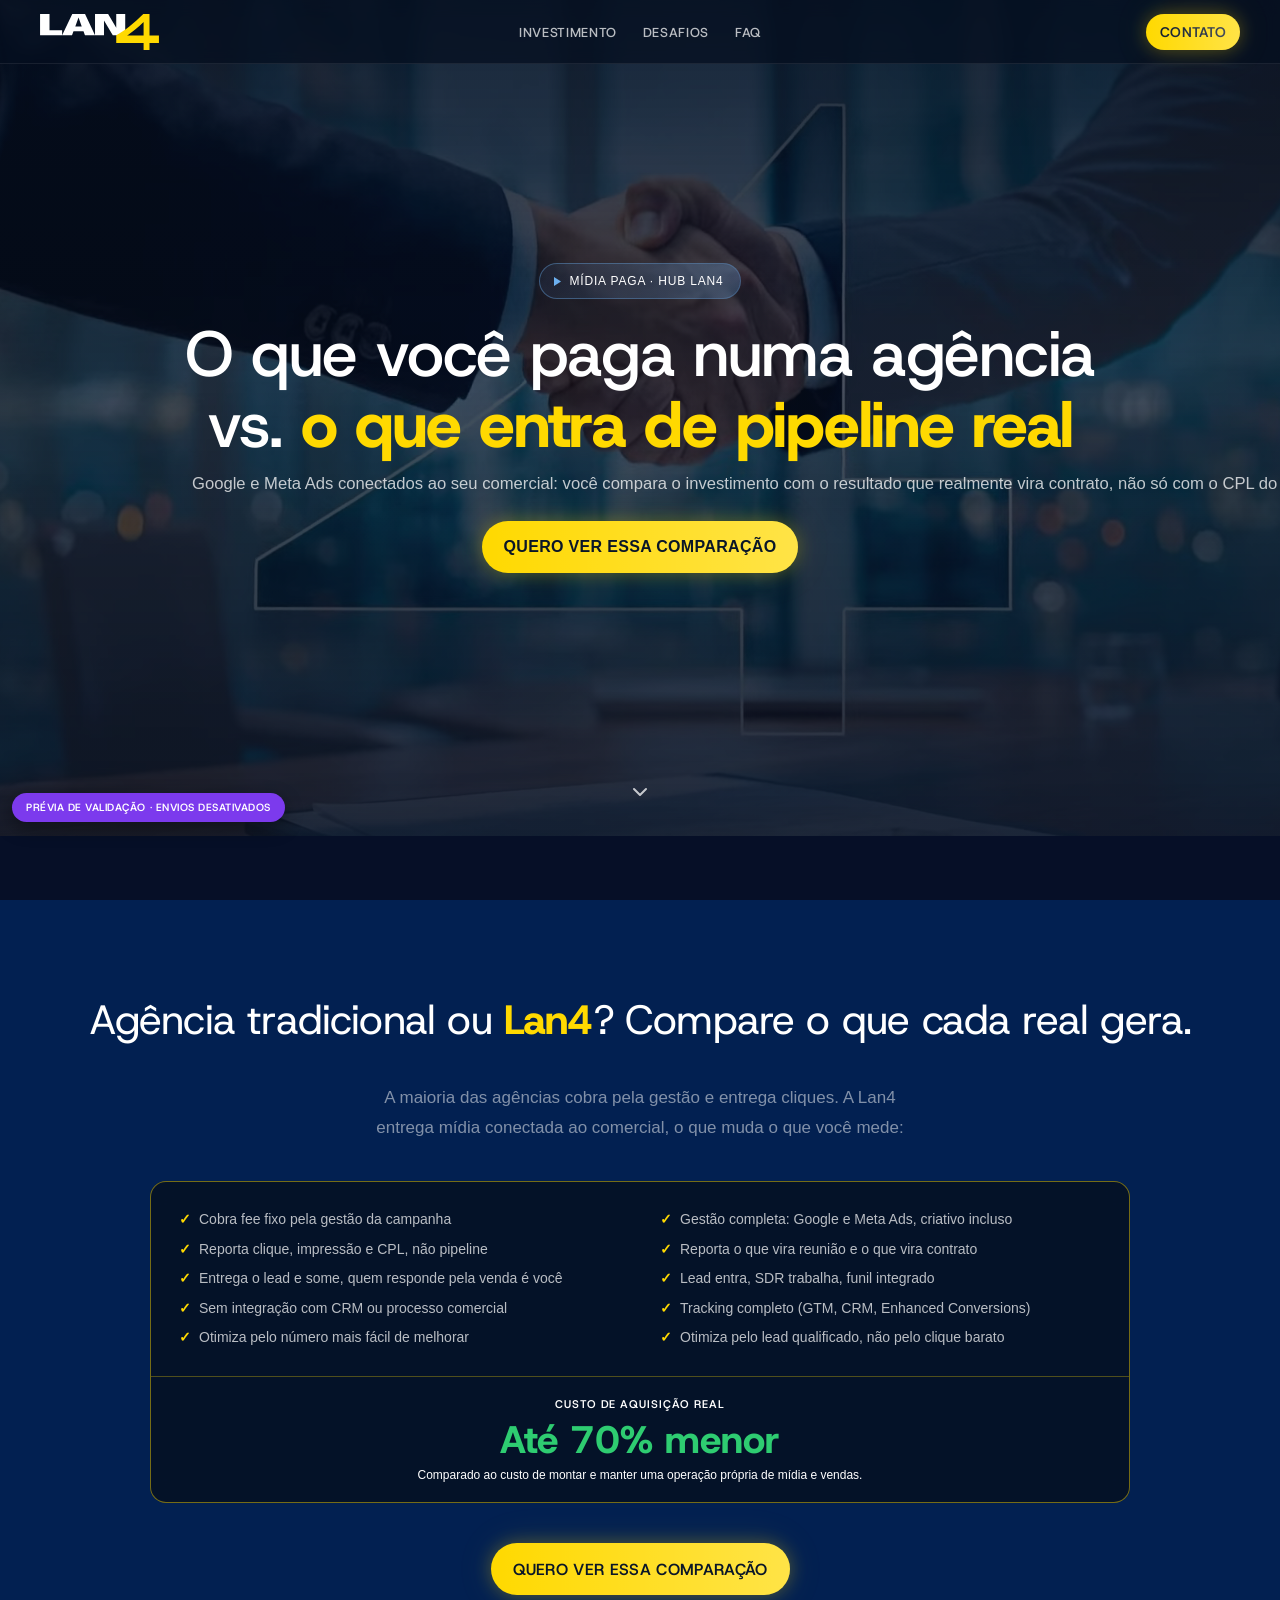
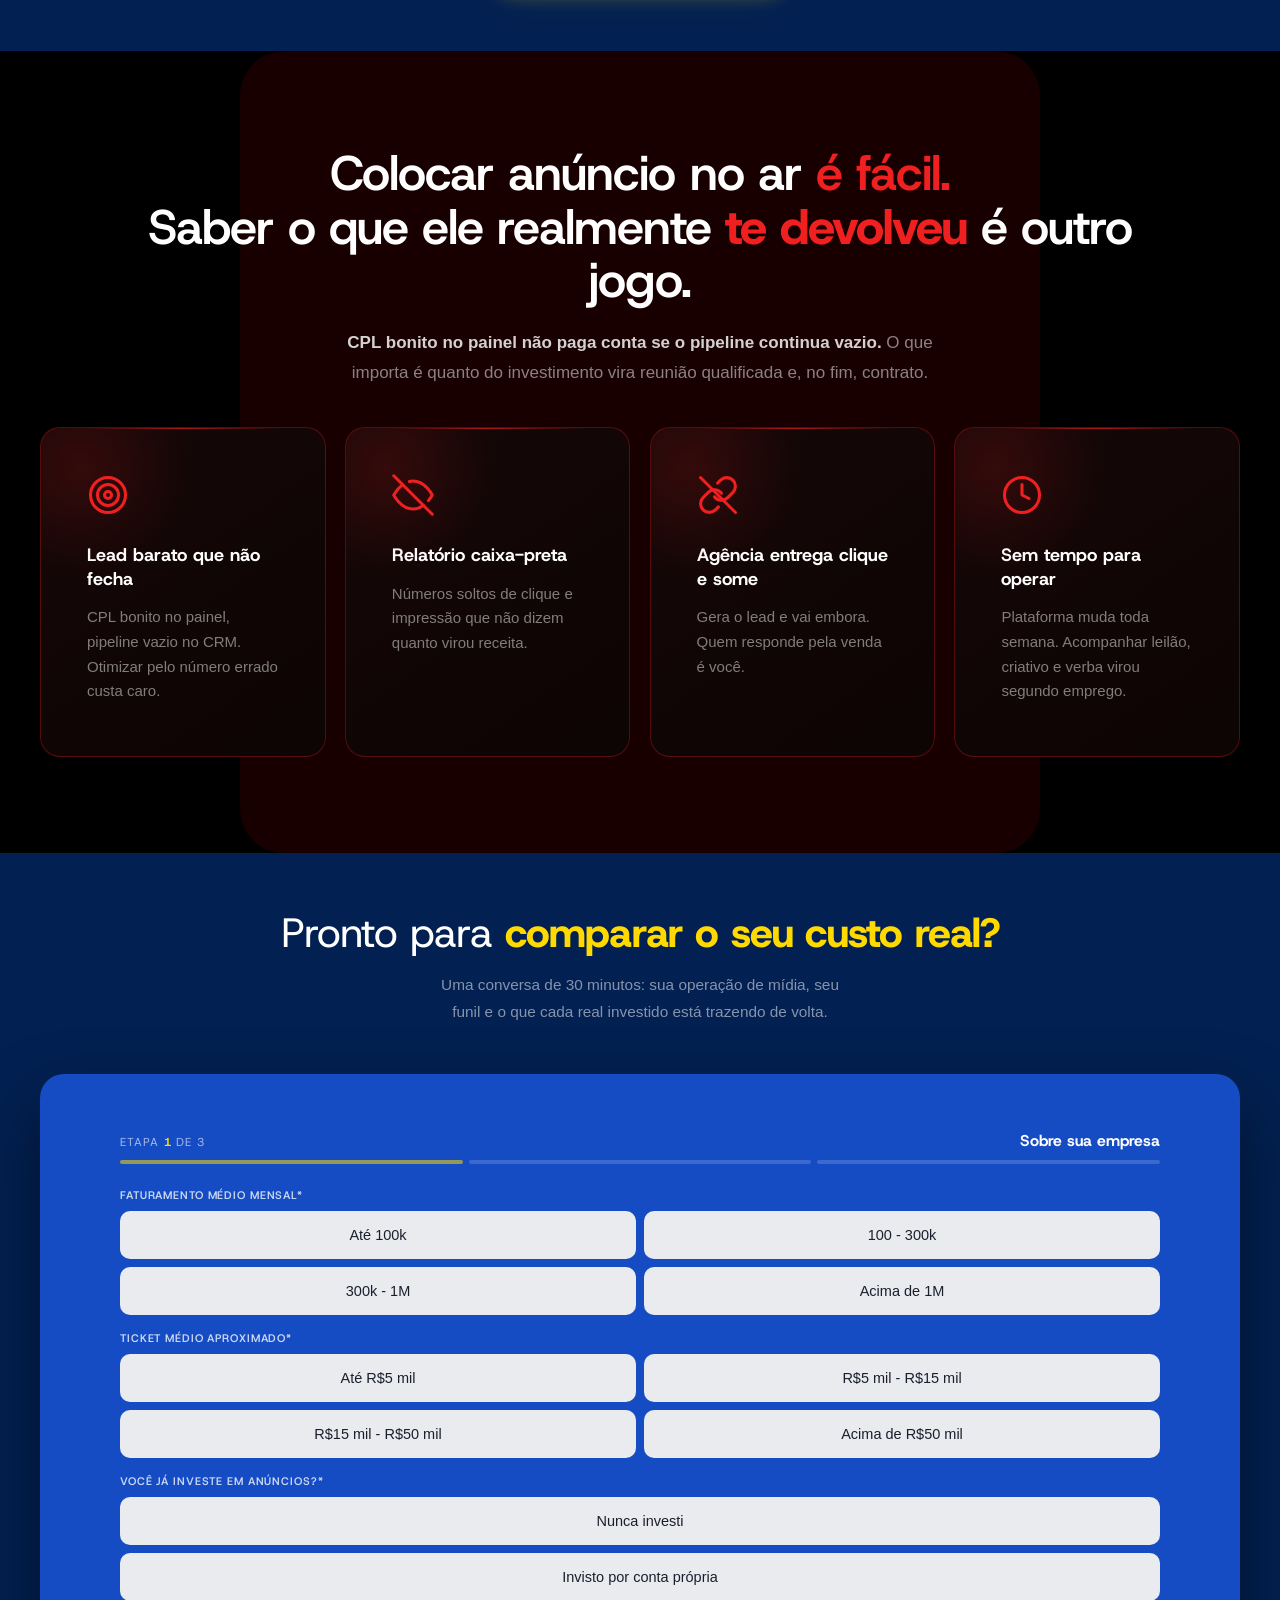
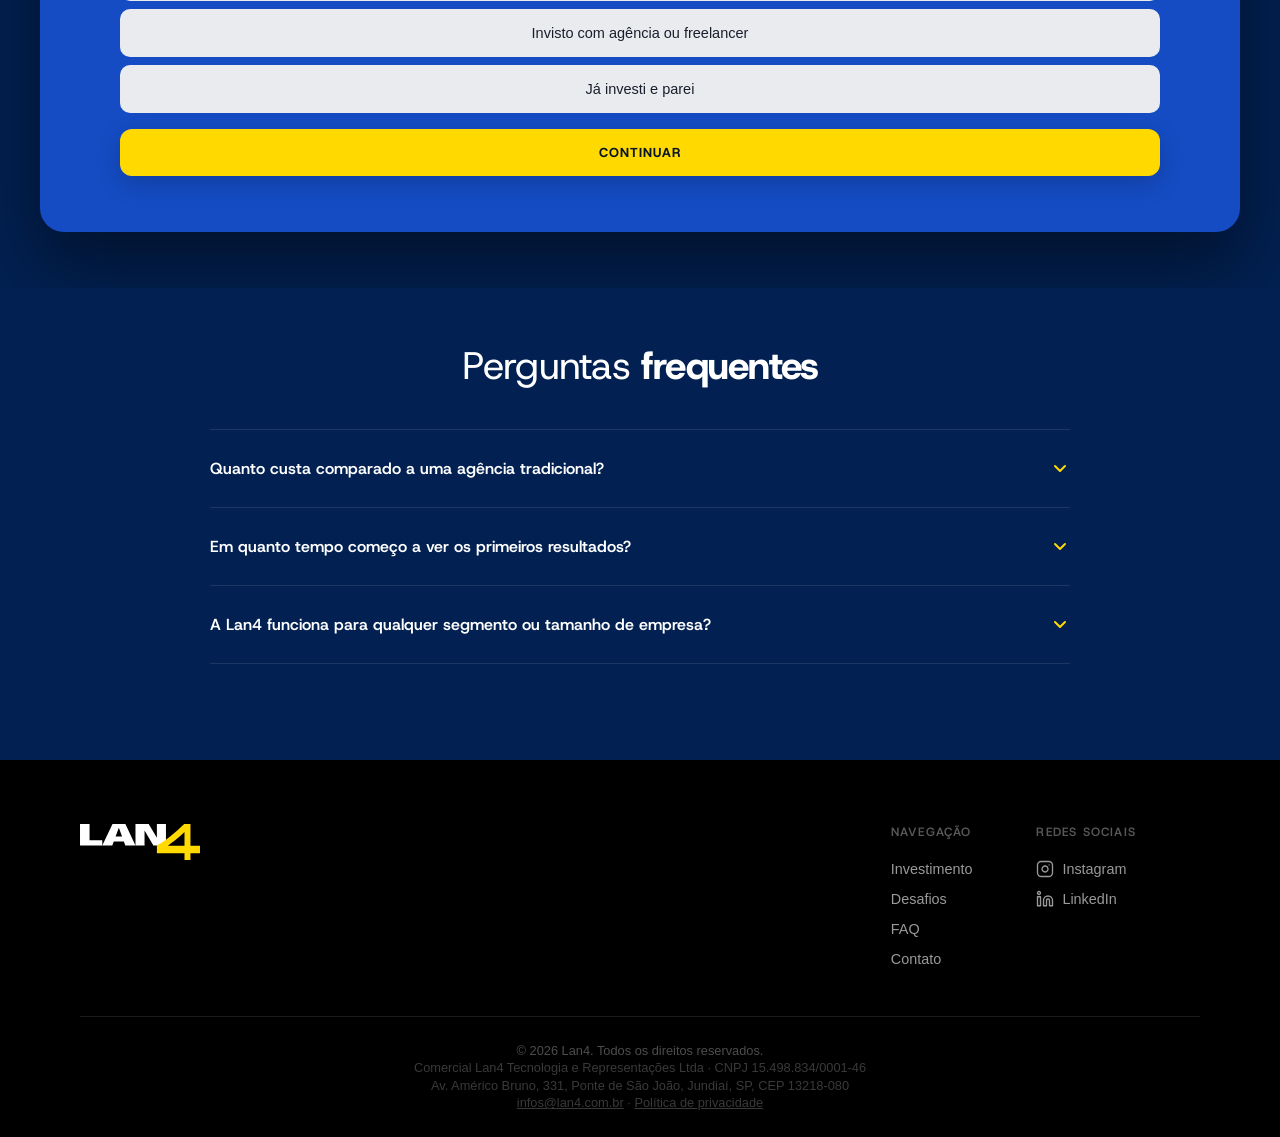
==== s/midia-paga/index.html @ f1dac4c0 "Home e LP Mídia Paga - Versão B (teste A/B): 1 promessa, 1 CTA, bloco de comparação de custo reintro" ====
<!DOCTYPE html>
<html lang="pt-BR" data-domain="marketing" data-theme="dark">
<head>
  <meta charset="UTF-8" />
  <meta name="viewport" content="width=device-width, initial-scale=1.0, maximum-scale=5" />

  <!-- Modo prévia: fora de lan4.com.br (ex.: GitHub Pages) o GTM não carrega
       e o main.js não envia conversões ao RD — nenhum teste polui GA4/Ads/RD. -->
  <script>window.LAN4_PREVIEW = !/(^|\.)lan4\.com\.br$/.test(location.hostname);
  if (window.LAN4_PREVIEW) { var m = document.createElement('meta'); m.name = 'robots'; m.content = 'noindex,nofollow'; document.head.appendChild(m); }</script>

  <!-- Google Tag Manager -->
  <script>if (!window.LAN4_PREVIEW) (function(w,d,s,l,i){w[l]=w[l]||[];w[l].push({'gtm.start':
  new Date().getTime(),event:'gtm.js'});var f=d.getElementsByTagName(s)[0],
  j=d.createElement(s),dl=l!='dataLayer'?'&l='+l:'';j.async=true;j.src=
  'https://www.googletagmanager.com/gtm.js?id='+i+dl;f.parentNode.insertBefore(j,f);
  })(window,document,'script','dataLayer','GTM-KK94LW4M');</script>
  <!-- End Google Tag Manager -->

  <title>Mídia Paga (Variante B) — Quanto entra de pipeline pra cada real investido | LAN4</title>
  <meta name="description" content="Teste A/B: ângulo de comparação de custo/resultado para a LP de Mídia Paga. Não indexar, variante de teste.">
  <meta name="robots" content="noindex,nofollow">
  <!-- Serviço desta página: alimenta cf_servico_de_interesse no RD mesmo sem UTM -->
  <script>window.LAN4_SERVICO_PAGINA = 'Mídia Paga';</script>

  <link rel="icon" type="image/svg+xml" href="../../img/4.svg" />

  <link rel="preconnect" href="https://fonts.googleapis.com" />
  <link rel="preconnect" href="https://fonts.gstatic.com" crossorigin />
  <link href="https://fonts.googleapis.com/css2?family=Host+Grotesk:ital,wght@0,300..800;1,300..800&family=Inter:wght@400;500;600&family=JetBrains+Mono:wght@400;500&display=swap" rel="stylesheet" />

  <link rel="stylesheet" href="../../css/tokens.css" />
  <link rel="stylesheet" href="../../css/components.css" />
  <link rel="stylesheet" href="../../css/variant-b.css" />

  <!-- Schema.org — Organization -->
  <script type="application/ld+json">
  {
    "@context": "https://schema.org",
    "@type": "Organization",
    "@id": "https://lan4.com.br/#organization",
    "name": "LAN4",
    "legalName": "Comercial Lan4 Tecnologia e Representações Ltda",
    "url": "https://lan4.com.br/",
    "logo": "https://lan4.com.br/img/4.svg",
    "description": "Hub de crescimento de receita para empresas B2B: time de vendas dedicado (SDRs e closers), geração de demanda, dados e camada estratégica num único ecossistema.",
    "taxID": "15.498.834/0001-46",
    "email": "infos@lan4.com.br",
    "foundingDate": "2012-03-21",
    "address": {
      "@type": "PostalAddress",
      "streetAddress": "Av. Américo Bruno, 331",
      "addressLocality": "Jundiaí",
      "addressRegion": "SP",
      "postalCode": "13218-080",
      "addressCountry": "BR"
    },
    "areaServed": "BR",
    "sameAs": [
      "https://www.instagram.com/lan4br/",
      "https://www.linkedin.com/company/lan4sales/"
    ],
    "knowsAbout": [
      "terceirização de vendas B2B",
      "geração de demanda B2B",
      "SDR terceirizado",
      "receita previsível",
      "agentes de IA para vendas"
    ]
  }
  </script>

  <!-- Schema.org — FAQPage -->
  <script type="application/ld+json">
  {
    "@context": "https://schema.org",
    "@type": "FAQPage",
    "mainEntity": [
      {
        "@type": "Question",
        "name": "Quanto custa comparado a uma agência tradicional?",
        "acceptedAnswer": {
          "@type": "Answer",
          "text": "Uma agência cobra pela gestão da mídia e entrega cliques. A Lan4 entrega mídia paga já conectada ao comercial: o lead vira reunião, a reunião vira contrato, e você acompanha o pipeline gerado, não só o CPL."
        }
      },
      {
        "@type": "Question",
        "name": "Em quanto tempo começo a ver os primeiros resultados?",
        "acceptedAnswer": {
          "@type": "Answer",
          "text": "O onboarding leva em média duas semanas. A partir da terceira semana já há campanhas ativas rodando com otimização. Resultados concretos de pipeline aparecem entre 30 e 60 dias."
        }
      },
      {
        "@type": "Question",
        "name": "A Lan4 funciona para qualquer segmento ou tamanho de empresa?",
        "acceptedAnswer": {
          "@type": "Answer",
          "text": "Focamos em empresas B2B que já validaram o produto mas precisam escalar a aquisição. Atendemos SaaS, consultorias, serviços empresariais, indústria e varejo B2B."
        }
      }
    ]
  }
  </script>

  <style>
    .lf-consent{display:flex;gap:.55rem;align-items:flex-start;margin:.9rem 0 .2rem;font-size:.8rem;line-height:1.45;opacity:.85;cursor:pointer}
    .lf-consent input{margin-top:.2rem;flex:none;accent-color:#FFD900}
    .lf-consent a{color:#FFD900;text-decoration:underline}
    .footer-bottom p{margin:.15rem 0}
    .footer-legal{font-size:.8rem;opacity:.75}
    .footer-legal a{color:inherit;text-decoration:underline}
    .lf-wrap{scroll-margin-top:90px}
    .lf-step{display:none;border:0;padding:0;margin:0;min-width:0}
    .lf-step.is-active{display:block;animation:lfStepIn .28s ease}
    @keyframes lfStepIn{from{opacity:0;transform:translateX(14px)}to{opacity:1;transform:none}}
    @media (prefers-reduced-motion:reduce){.lf-step.is-active{animation:none}}
    .lf-progress{margin-bottom:1.5rem}
    .lf-progress-meta{display:flex;justify-content:space-between;align-items:baseline;gap:1rem;margin-bottom:.6rem;font-family:'Host Grotesk',sans-serif}
    .lf-progress-count{font-size:.72rem;letter-spacing:.08em;text-transform:uppercase;color:rgba(255,255,255,.6);white-space:nowrap}
    .lf-progress-count b{color:#FFD900}
    .lf-progress-title{font-size:.98rem;font-weight:700;color:#fff;text-align:right}
    .lf-progress-track{display:flex;gap:6px}
    .lf-progress-seg{flex:1;height:4px;border-radius:99px;background:rgba(255,255,255,.16);transition:background .3s ease}
    .lf-progress-seg.is-active{background:rgba(255,217,0,.55)}
    .lf-progress-seg.is-done{background:#FFD900}
    .lf-label{display:block;font-family:'Host Grotesk',sans-serif;font-size:11px;font-weight:600;letter-spacing:.08em;text-transform:uppercase;color:rgba(255,255,255,.78);margin-bottom:9px}
    .lf-options{display:grid;gap:8px}
    .lf-options--2col{grid-template-columns:1fr 1fr}
    @media (max-width:380px){.lf-options--2col{grid-template-columns:1fr}}
    .lf-opt{position:relative;display:block;cursor:pointer;margin-bottom:0}
    .lf-opt input{position:absolute;opacity:0;pointer-events:none}
    .lf-group label.lf-opt{text-transform:none;letter-spacing:normal;font-family:'CreatoDisplay',sans-serif;font-size:14.5px;font-weight:400;color:inherit;margin-bottom:0}
    .lf-opt span{display:flex;align-items:center;justify-content:center;text-align:center;min-height:48px;padding:10px 12px;border-radius:10px;background:#E9EBEF;color:#1a1f2c;font-size:14.5px;line-height:1.25;border:1.5px solid transparent;transition:border-color .15s ease,background .15s ease,box-shadow .15s ease}
    .lf-opt input:checked+span{background:#FFD900;border-color:#FFD900;color:#0a1628;box-shadow:0 4px 14px rgba(255,217,0,.35);font-weight:700}
    .lf-opt input:checked+span::before{content:'✓';font-weight:800;margin-right:8px}
    .lf-opt input:focus-visible+span{border-color:#154CC4}
    .lf-nav{display:flex;gap:10px;align-items:stretch;margin-top:.4rem}
    .lf-nav .lf-btn{flex:1;margin-top:0}
    .lf-back{flex:none;background:none;border:1px solid rgba(255,255,255,.25);color:rgba(255,255,255,.85);border-radius:12px;padding:14px 18px;font-family:'Host Grotesk',sans-serif;font-size:12px;font-weight:700;letter-spacing:.06em;text-transform:uppercase;cursor:pointer;transition:border-color .15s ease}
    .lf-back:hover{border-color:rgba(255,255,255,.5)}
    .lf-step-msg{display:none;margin:0 0 .8rem;padding:11px 14px;border-radius:10px;font-size:13.5px;line-height:1.5;background:rgba(240,32,32,.1);border:1px solid rgba(240,32,32,.28);color:#f07070}
    .lf-step-hint{margin:0 0 1.1rem;font-size:.92rem;line-height:1.5;color:rgba(255,255,255,.75)}
    .lf-field-hint{display:block;margin-top:6px;font-size:.74rem;line-height:1.4;color:rgba(255,255,255,.55)}
    form.is-sent .lf-step,form.is-sent .lf-progress{display:none}
    .lan4-preview-badge{position:fixed;bottom:78px;left:12px;z-index:999;background:#7c3aed;color:#fff;border-radius:999px;font:600 10.5px/1.4 'Host Grotesk',sans-serif;letter-spacing:.05em;text-transform:uppercase;padding:7px 14px;box-shadow:0 6px 18px rgba(0,0,0,.4);pointer-events:none}
    .sticky-cta{position:fixed;left:0;right:0;bottom:0;z-index:80;display:none;align-items:center;justify-content:space-between;gap:.8rem;padding:.65rem 1rem;padding-bottom:calc(.65rem + env(safe-area-inset-bottom));background:rgba(7,14,29,.96);backdrop-filter:blur(8px);-webkit-backdrop-filter:blur(8px);border-top:1px solid rgba(255,217,0,.35);transform:translateY(110%);transition:transform .3s ease}
    .sticky-cta.is-visible{transform:translateY(0)}
    .sticky-cta-text{font-size:.78rem;line-height:1.3;color:#fff;opacity:.92}
    .sticky-cta-text strong{color:#FFD900;display:block;font-size:.88rem}
    .sticky-cta-btn{flex:none;background:#FFD900;color:#0A1428;font-weight:700;font-size:.88rem;padding:.7rem 1.15rem;border-radius:999px;text-decoration:none;white-space:nowrap}
    @media (max-width:768px){.sticky-cta{display:flex}}
  </style>
</head>

<body>

  <!-- Google Tag Manager (noscript) -->
  <noscript><iframe src="https://www.googletagmanager.com/ns.html?id=GTM-KK94LW4M"
  height="0" width="0" style="display:none;visibility:hidden"></iframe></noscript>
  <!-- End Google Tag Manager (noscript) -->

  <!-- ════════════════════════════════════════════════
       NAVBAR / HEADER
  ════════════════════════════════════════════════ -->
  <header class="header" role="banner">
    <div class="container">
      <div class="header-inner">

        <a class="logo-link" href="#" aria-label="LAN4">
          <span class="logo-svg-wrap">
            <svg class="logo-svg" xmlns="http://www.w3.org/2000/svg" viewBox="0 0 824.39 249.66" aria-hidden="true" focusable="false">
              <g class="logo-lan">
                <path d="M65.49,0v112.53h87.52v35.51H0V0h65.49Z"/>
                <path d="M153.01,148.03L223.31,0h88.61l69.21,148.03h-69.91l-10.09-28h-69.29l-10.32,28h-68.51ZM288.95,86.28l-22.11-61.23-22.5,61.23h44.62Z"/>
                <path d="M590.55,148.03h-86.2l-60.99-103.31v103.31h-62.23V0h90.86l56.33,94.88V0h62.23v148.03Z"/>
              </g>
              <g class="logo-icon">
                <path d="M528.32,147.7c26.95-14.09,57.22-34.45,90.82-61.08,33.59-26.63,65.8-55.51,96.64-86.63h43.24v148.87s65.37,0,65.37,0v52.15h-65.37s0,48.64,0,48.64h-41.03v-48.64s-189.67,0-189.67,0v-53.32ZM657.55,108.69c-21.52,17.34-39.59,30.73-54.21,40.18h114.65s0-93.83,0-93.83c-18.77,18.42-38.92,36.3-60.44,53.65Z"/>
              </g>
            </svg>
          </span>
        </a>

        <nav class="nav-center" aria-label="primary">
          <ul class="nav-links">
            <li><a class="nav-link" href="#comparativo">Investimento</a></li>
            <li><a class="nav-link" href="#o-que-resolvemos">Desafios</a></li>
            <li><a class="nav-link" href="#faq">FAQ</a></li>
          </ul>
        </nav>

        <div class="nav-ctas">
          <a class="btn btn-sm btn-solid btn-contato" href="#contato" data-cta="nav-contato" data-cta-location="navbar">Contato</a>
        </div>

        <button class="menu-toggle" aria-label="Abrir menu" aria-expanded="false">
          <span class="menu-toggle-bars">
            <span></span>
            <span></span>
            <span></span>
          </span>
        </button>

      </div>
    </div>
  </header>

  <div class="mobile-panel" id="mobilePanel">
    <nav class="mobile-panel-nav">
      <ul class="mobile-panel-links">
        <li><a class="mobile-panel-link" href="#comparativo">Investimento</a></li>
        <li><a class="mobile-panel-link" href="#o-que-resolvemos">Desafios</a></li>
        <li><a class="mobile-panel-link" href="#faq">FAQ</a></li>
      </ul>
      <div class="mobile-panel-cta">
        <a class="btn btn-lg btn-solid" href="#contato" data-cta="menu-mobile-contato" data-cta-location="menu-mobile">Contato</a>
      </div>
    </nav>
  </div>

<!-- ════════════════════════════════════════════════
     MAIN / HERO — ângulo de comparação de custo/resultado
════════════════════════════════════════════════ -->
  <main>
    <div class="hero-pin">
      <div class="hero">
        <section class="hero-top">
          <video class="hero-video-bg is-active" autoplay muted loop playsinline preload="auto" aria-hidden="true">
            <source src="../../video/Site%20video%20fundo%20lan4.webm" type="video/webm">
          </video>
          <div class="hero-video-overlay" aria-hidden="true"></div>
          <div class="container">

            <div class="hero-content">

              <div class="hero-badge">
                <div class="hero-badge-inner">
                  <span class="badge-icon" aria-hidden="true">
                    <svg width="7" height="9" viewBox="0 0 7 9" fill="currentColor"><path d="M0 0L7 4.5L0 9Z"/></svg>
                  </span>
                  <p class="badge-text">Mídia Paga · Hub LAN4</p>
                </div>
              </div>

              <h1 class="hero-h1 f-marketing-display-xl">
                O que você paga numa agência vs. <span class="destaque-h1">o que entra de pipeline real</span>
              </h1>

              <p class="hero-h2">Google e Meta Ads conectados ao seu comercial: você compara o investimento com o resultado que realmente vira contrato, não só com o CPL do relatório.</p>

              <div class="hero-ctas">
                <a class="btn btn-lg btn-solid" href="#contato" data-cta="hero-diagnostico-midia" data-cta-location="hero" data-pointer-glow>
                  <span class="label" style="text-transform:uppercase">Quero ver essa comparação</span>
                  <div class="pointer-glow" aria-hidden="true"></div>
                </a>
              </div>
            </div>

          </div><!-- /.container -->

          <a class="hero-scroll-indicator" href="#comparativo" aria-label="Rolar para baixo">
            <svg width="24" height="24" viewBox="0 0 24 24" fill="none" stroke="currentColor" stroke-width="2" stroke-linecap="round" stroke-linejoin="round"><polyline points="6 9 12 15 18 9"/></svg>
          </a>
        </section>
      </div><!-- /.hero -->
    </div><!-- /.hero-pin -->

    <!-- ════════════════════════════════════════════════
         COMPARATIVO DE CUSTO/RESULTADO — âncora do ângulo desta variante
    ════════════════════════════════════════════════ -->
    <section class="compare-section" id="comparativo">
      <div class="container">

        <h2 class="compare-title reveal">Agência tradicional ou <strong>Lan4</strong>? Compare o que cada real gera.</h2>
        <p class="problems-sub reveal" style="max-width:640px;margin:0 auto 2.4rem;text-align:center">A maioria das agências cobra pela gestão e entrega cliques. A Lan4 entrega mídia conectada ao comercial, o que muda o que você mede:</p>

        <div class="compare-single reveal" style="--reveal-delay:.12s">
          <div class="compare-card compare-card--engine">
            <div class="compare-card-body">
              <div class="compare-list-cols">
                <ul class="compare-list compare-list--checks" aria-label="Agência tradicional">
                  <li>Cobra fee fixo pela gestão da campanha</li>
                  <li>Reporta clique, impressão e CPL, não pipeline</li>
                  <li>Entrega o lead e some, quem responde pela venda é você</li>
                  <li>Sem integração com CRM ou processo comercial</li>
                  <li>Otimiza pelo número mais fácil de melhorar</li>
                </ul>
                <ul class="compare-list compare-list--checks" aria-label="Mídia Paga Lan4">
                  <li>Gestão completa: Google e Meta Ads, criativo incluso</li>
                  <li>Reporta o que vira reunião e o que vira contrato</li>
                  <li>Lead entra, SDR trabalha, funil integrado</li>
                  <li>Tracking completo (GTM, CRM, Enhanced Conversions)</li>
                  <li>Otimiza pelo lead qualificado, não pelo clique barato</li>
                </ul>
              </div>
            </div>
            <div class="compare-card-footer compare-card-footer--engine">
              <p class="compare-footer-label">Custo de aquisição real</p>
              <p class="compare-footer-value compare-footer-value--green">Até 70% menor</p>
              <p class="compare-footer-sub">Comparado ao custo de montar e manter uma operação própria de mídia e vendas.</p>
            </div>
          </div>
        </div><!-- /.compare-single -->

        <div class="compare-cta reveal" style="--reveal-delay:.22s">
          <a class="btn btn-lg btn-solid btn-contato" href="#contato" data-cta="quero-entender-metodo" data-cta-location="comparativo-midia" data-pointer-glow>
            <span class="label">Quero ver essa comparação</span>
            <div class="pointer-glow" aria-hidden="true"></div>
          </a>
        </div>

      </div>
    </section>

    <!-- ════════════════════════════════════════════════
         O QUE RESOLVEMOS — dores mais fortes (sem carrossel infinito)
    ════════════════════════════════════════════════ -->
    <section class="problems-section" id="o-que-resolvemos">

      <div class="problems-section-bg" aria-hidden="true"></div>

      <div class="container">
        <header class="problems-header reveal">
          <h2 class="problems-title">
            Colocar anúncio no ar <span class="prob-accent">é fácil.</span><br>
            Saber o que ele realmente <span class="prob-accent prob-heavy">te devolveu</span> é outro jogo.
          </h2>
          <p class="problems-sub">
            <strong>CPL bonito no painel não paga conta se o pipeline continua vazio.</strong>
            O que importa é quanto do investimento vira reunião qualificada e, no fim, contrato.
          </p>
        </header>

        <div class="problems-grid reveal" style="--reveal-delay:.18s;display:grid;grid-template-columns:repeat(auto-fit,minmax(240px,1fr));gap:1.2rem;margin-top:2.4rem">

          <article class="prob-card">
            <span class="prob-card-icon">
              <svg viewBox="0 0 24 24" fill="none" stroke="currentColor" stroke-width="1.75" stroke-linecap="round" stroke-linejoin="round">
                <circle cx="12" cy="12" r="10"/><circle cx="12" cy="12" r="6"/><circle cx="12" cy="12" r="2"/>
              </svg>
            </span>
            <h3 class="prob-card-title">Lead barato que não fecha</h3>
            <p class="prob-card-text">CPL bonito no painel, pipeline vazio no CRM. Otimizar pelo número errado custa caro.</p>
          </article>

          <article class="prob-card">
            <span class="prob-card-icon">
              <svg viewBox="0 0 24 24" fill="none" stroke="currentColor" stroke-width="1.75" stroke-linecap="round" stroke-linejoin="round">
                <path d="M17.94 17.94A10.07 10.07 0 0 1 12 20c-7 0-11-8-11-8a18.45 18.45 0 0 1 5.06-5.94"/><path d="M9.9 4.24A9.12 9.12 0 0 1 12 4c7 0 11 8 11 8a18.5 18.5 0 0 1-2.16 3.19"/><line x1="1" y1="1" x2="23" y2="23"/>
              </svg>
            </span>
            <h3 class="prob-card-title">Relatório caixa-preta</h3>
            <p class="prob-card-text">Números soltos de clique e impressão que não dizem quanto virou receita.</p>
          </article>

          <article class="prob-card">
            <span class="prob-card-icon">
              <svg viewBox="0 0 24 24" fill="none" stroke="currentColor" stroke-width="1.75" stroke-linecap="round" stroke-linejoin="round">
                <path d="M10 13a5 5 0 0 0 7.54.54l3-3a5 5 0 0 0-7.07-7.07l-1.72 1.71"/><path d="M14 11a5 5 0 0 0-7.54-.54l-3 3a5 5 0 0 0 7.07 7.07l1.71-1.71"/><line x1="2" y1="2" x2="22" y2="22"/>
              </svg>
            </span>
            <h3 class="prob-card-title">Agência entrega clique e some</h3>
            <p class="prob-card-text">Gera o lead e vai embora. Quem responde pela venda é você.</p>
          </article>

          <article class="prob-card">
            <span class="prob-card-icon">
              <svg viewBox="0 0 24 24" fill="none" stroke="currentColor" stroke-width="1.75" stroke-linecap="round" stroke-linejoin="round">
                <circle cx="12" cy="12" r="10"/><polyline points="12 6 12 12 16 14"/>
              </svg>
            </span>
            <h3 class="prob-card-title">Sem tempo para operar</h3>
            <p class="prob-card-text">Plataforma muda toda semana. Acompanhar leilão, criativo e verba virou segundo emprego.</p>
          </article>

        </div>
      </div>
    </section>

    <!-- ════════════════════════════════════════════════
         CONTATO — Formulário RD Station (MANTIDO idêntico: mesmos campos, data-rd-id)
    ════════════════════════════════════════════════ -->
    <section class="contato-section" id="contato">
      <div class="container">

        <div class="contato-header reveal">
          <h2 class="contato-title">Pronto para <span class="destaque-h1"><strong>comparar o seu custo real?</strong></span></h2>
          <p class="contato-sub">Uma conversa de 30 minutos: sua operação de mídia, seu funil e o que cada real investido está trazendo de volta.</p>
        </div>

        <div class="lf-wrap reveal" style="--reveal-delay:.12s">
          <form id="lf" novalidate data-rd-id="lan4-lp-midia-paga">

            <div class="lf-progress">
              <div class="lf-progress-meta">
                <span class="lf-progress-count">Etapa <b data-step-current>1</b> de 3</span>
                <span class="lf-progress-title" data-step-title>Sobre sua empresa</span>
              </div>
              <div class="lf-progress-track" aria-hidden="true">
                <span class="lf-progress-seg is-active"></span><span class="lf-progress-seg"></span><span class="lf-progress-seg"></span>
              </div>
            </div>

            <fieldset class="lf-step is-active" data-step-name="empresa" data-step-title="Sobre sua empresa"
                      data-req="faturamento:Faturamento médio mensal,ticket:Ticket médio aproximado,ja_investe:Você já investe em anúncios">
              <div class="lf-group" role="radiogroup" aria-label="Faturamento médio mensal">
                <span class="lf-label">Faturamento médio mensal*</span>
                <div class="lf-options lf-options--2col">
                  <label class="lf-opt"><input type="radio" name="faturamento" value="Até 100k"><span>Até 100k</span></label>
                  <label class="lf-opt"><input type="radio" name="faturamento" value="100 - 300k"><span>100 - 300k</span></label>
                  <label class="lf-opt"><input type="radio" name="faturamento" value="300k - 1M"><span>300k - 1M</span></label>
                  <label class="lf-opt"><input type="radio" name="faturamento" value="Acima de 1M"><span>Acima de 1M</span></label>
                </div>
              </div>
              <div class="lf-group" role="radiogroup" aria-label="Ticket médio aproximado">
                <span class="lf-label">Ticket médio aproximado*</span>
                <div class="lf-options lf-options--2col">
                  <label class="lf-opt"><input type="radio" name="ticket" value="Até R$5 mil"><span>Até R$5 mil</span></label>
                  <label class="lf-opt"><input type="radio" name="ticket" value="R$5 mil - R$15 mil"><span>R$5 mil - R$15 mil</span></label>
                  <label class="lf-opt"><input type="radio" name="ticket" value="R$15 mil - R$50 mil"><span>R$15 mil - R$50 mil</span></label>
                  <label class="lf-opt"><input type="radio" name="ticket" value="Acima de R$50 mil"><span>Acima de R$50 mil</span></label>
                </div>
              </div>
              <div class="lf-group" role="radiogroup" aria-label="Você já investe em anúncios?" data-rd-cf="cf_ja_investe_em_anuncios" data-rd-name="ja_investe">
                <span class="lf-label">Você já investe em anúncios?*</span>
                <div class="lf-options">
                  <label class="lf-opt"><input type="radio" name="ja_investe" value="Nunca investi"><span>Nunca investi</span></label>
                  <label class="lf-opt"><input type="radio" name="ja_investe" value="Invisto por conta própria"><span>Invisto por conta própria</span></label>
                  <label class="lf-opt"><input type="radio" name="ja_investe" value="Invisto com agência ou freelancer"><span>Invisto com agência ou freelancer</span></label>
                  <label class="lf-opt"><input type="radio" name="ja_investe" value="Já investi e parei"><span>Já investi e parei</span></label>
                </div>
              </div>
              <div class="lf-step-msg" role="alert"></div>
              <div class="lf-nav">
                <button type="button" class="lf-btn lf-next">Continuar</button>
              </div>
            </fieldset>

            <fieldset class="lf-step" data-step-name="investimento" data-step-title="Seu investimento"
                      data-req="investimento_midia:Investimento mensal em mídia,cargo:Cargo">
              <div class="lf-group" role="radiogroup" aria-label="Quanto investe por mês em mídia?" data-rd-cf="cf_investimento_mensal_em_midia" data-rd-name="investimento_midia">
                <span class="lf-label">Quanto investe por mês em mídia?*</span>
                <div class="lf-options">
                  <label class="lf-opt"><input type="radio" name="investimento_midia" value="Até R$3 mil"><span>Até R$3 mil</span></label>
                  <label class="lf-opt"><input type="radio" name="investimento_midia" value="R$3 mil a R$10 mil"><span>R$3 mil a R$10 mil</span></label>
                  <label class="lf-opt"><input type="radio" name="investimento_midia" value="R$10 mil a R$30 mil"><span>R$10 mil a R$30 mil</span></label>
                  <label class="lf-opt"><input type="radio" name="investimento_midia" value="Acima de R$30 mil"><span>Acima de R$30 mil</span></label>
                </div>
              </div>
              <div class="lf-group" role="radiogroup" aria-label="Cargo">
                <span class="lf-label">Qual o seu cargo?*</span>
                <div class="lf-options lf-options--2col">
                  <label class="lf-opt"><input type="radio" name="cargo" value="Sócio"><span>Sócio</span></label>
                  <label class="lf-opt"><input type="radio" name="cargo" value="CEO / Fundador"><span>CEO / Fundador</span></label>
                  <label class="lf-opt"><input type="radio" name="cargo" value="Diretor"><span>Diretor</span></label>
                  <label class="lf-opt"><input type="radio" name="cargo" value="Gerente Comercial"><span>Gerente Comercial</span></label>
                  <label class="lf-opt"><input type="radio" name="cargo" value="Outro"><span>Outro</span></label>
                </div>
              </div>
              <div class="lf-step-msg" role="alert"></div>
              <div class="lf-nav">
                <button type="button" class="lf-back">Voltar</button>
                <button type="button" class="lf-btn lf-next">Continuar</button>
              </div>
            </fieldset>

            <fieldset class="lf-step" data-step-name="contato" data-step-title="Seus dados de contato"
                      data-req="nome:Nome,email:Email,telefone:Telefone,empresa:Empresa,lgpd_consent:Autorização de contato (LGPD)">
              <p class="lf-step-hint">Última etapa: diga pra quem enviamos a comparação.</p>
              <div class="lf-row">
                <div class="lf-group">
                  <label for="lf-nome">Nome*</label>
                  <input id="lf-nome" name="nome" type="text" autocomplete="name" placeholder="Seu nome completo">
                </div>
                <div class="lf-group">
                  <label for="lf-email">Email*</label>
                  <input id="lf-email" name="email" type="email" autocomplete="email" placeholder="seu@email.com">
                </div>
              </div>
              <div class="lf-row">
                <div class="lf-group">
                  <label for="lf-tel">Telefone*</label>
                  <input id="lf-tel" name="telefone" type="tel" inputmode="numeric" autocomplete="tel-national" placeholder="11998765432">
                  <span class="lf-field-hint">Usamos seu WhatsApp só para retornar este contato.</span>
                </div>
                <div class="lf-group">
                  <label for="lf-empresa">Empresa*</label>
                  <input id="lf-empresa" name="empresa" type="text" autocomplete="organization" placeholder="Nome da empresa">
                </div>
              </div>
              <label class="lf-consent">
                <input type="checkbox" name="lgpd_consent">
                <span>Autorizo a LAN4 a usar meus dados para retornar este contato, conforme a <a href="/politica-de-privacidade/" target="_blank" rel="noopener">política de privacidade</a>.</span>
              </label>
              <div class="lf-step-msg" role="alert"></div>
              <div class="lf-nav">
                <button type="button" class="lf-back">Voltar</button>
                <button type="submit" class="lf-btn">Enviar</button>
              </div>
            </fieldset>

            <div class="lf-msg" id="lf-msg"></div>

          </form>
        </div>

      </div>
    </section>

    <!-- ════════════════════════════════════════════════
         FAQ
    ════════════════════════════════════════════════ -->
    <section class="faq-section" id="faq">
      <div class="container">

        <h2 class="faq-title reveal">Perguntas <strong>frequentes</strong></h2>

        <div class="faq-list reveal" style="--reveal-delay:.1s">

          <div class="faq-item">
            <button class="faq-question" aria-expanded="false">
              <span>Quanto custa comparado a uma agência tradicional?</span>
              <svg class="faq-chevron" viewBox="0 0 20 20" fill="none" stroke="currentColor" stroke-width="2" stroke-linecap="round" stroke-linejoin="round" aria-hidden="true">
                <polyline points="5 8 10 13 15 8"/>
              </svg>
            </button>
            <div class="faq-answer">
              <div class="faq-answer-inner">
                <p class="faq-answer-text">Uma agência cobra pela gestão da mídia e entrega cliques. A Lan4 entrega mídia paga já conectada ao comercial: o lead vira reunião, a reunião vira contrato, e você acompanha o pipeline gerado, não só o CPL.</p>
              </div>
            </div>
          </div>

          <div class="faq-item">
            <button class="faq-question" aria-expanded="false">
              <span>Em quanto tempo começo a ver os primeiros resultados?</span>
              <svg class="faq-chevron" viewBox="0 0 20 20" fill="none" stroke="currentColor" stroke-width="2" stroke-linecap="round" stroke-linejoin="round" aria-hidden="true">
                <polyline points="5 8 10 13 15 8"/>
              </svg>
            </button>
            <div class="faq-answer">
              <div class="faq-answer-inner">
                <p class="faq-answer-text">O onboarding leva em média duas semanas. A partir da terceira semana já há campanhas ativas rodando com otimização. Resultados concretos de pipeline aparecem entre 30 e 60 dias.</p>
              </div>
            </div>
          </div>

          <div class="faq-item">
            <button class="faq-question" aria-expanded="false">
              <span>A Lan4 funciona para qualquer segmento ou tamanho de empresa?</span>
              <svg class="faq-chevron" viewBox="0 0 20 20" fill="none" stroke="currentColor" stroke-width="2" stroke-linecap="round" stroke-linejoin="round" aria-hidden="true">
                <polyline points="5 8 10 13 15 8"/>
              </svg>
            </button>
            <div class="faq-answer">
              <div class="faq-answer-inner">
                <p class="faq-answer-text">Focamos em empresas B2B que já validaram o produto mas precisam escalar a aquisição. Atendemos SaaS, consultorias, serviços empresariais, indústria e varejo B2B.</p>
              </div>
            </div>
          </div>

        </div><!-- /.faq-list -->
      </div>
    </section>

  </main>

  <!-- ════════════════════════════════════════════════
       FOOTER
  ════════════════════════════════════════════════ -->
  <footer class="site-footer">
    <div class="footer-inner">

      <div class="footer-top">

        <div class="footer-brand">
          <a href="#" aria-label="LAN4">
            <svg class="footer-logo" xmlns="http://www.w3.org/2000/svg" viewBox="0 0 824.39 249.66" aria-hidden="true" focusable="false">
              <g fill="#fff">
                <path d="M65.49,0v112.53h87.52v35.51H0V0h65.49Z"/>
                <path d="M153.01,148.03L223.31,0h88.61l69.21,148.03h-69.91l-10.09-28h-69.29l-10.32,28h-68.51ZM288.95,86.28l-22.11-61.23-22.5,61.23h44.62Z"/>
                <path d="M590.55,148.03h-86.2l-60.99-103.31v103.31h-62.23V0h90.86l56.33,94.88V0h62.23v148.03Z"/>
              </g>
              <g fill="#FFD900">
                <path d="M528.32,147.7c26.95-14.09,57.22-34.45,90.82-61.08,33.59-26.63,65.8-55.51,96.64-86.63h43.24v148.87s65.37,0,65.37,0v52.15h-65.37s0,48.64,0,48.64h-41.03v-48.64s-189.67,0-189.67,0v-53.32ZM657.55,108.69c-21.52,17.34-39.59,30.73-54.21,40.18h114.65s0-93.83,0-93.83c-18.77,18.42-38.92,36.3-60.44,53.65Z"/>
              </g>
            </svg>
          </a>
        </div>

        <div class="footer-col">
          <h4 class="footer-col-title">Navegação</h4>
          <ul class="footer-links">
            <li><a href="#comparativo">Investimento</a></li>
            <li><a href="#o-que-resolvemos">Desafios</a></li>
            <li><a href="#faq">FAQ</a></li>
            <li><a href="#contato">Contato</a></li>
          </ul>
        </div>

        <div class="footer-col">
          <h4 class="footer-col-title">Redes Sociais</h4>
          <ul class="footer-links footer-social">
            <li>
              <a href="https://www.instagram.com/lan4br/" target="_blank" rel="noopener" aria-label="Instagram da LAN4">
                <svg width="18" height="18" viewBox="0 0 24 24" fill="none" stroke="currentColor" stroke-width="1.8" stroke-linecap="round" stroke-linejoin="round" aria-hidden="true"><rect x="2" y="2" width="20" height="20" rx="5" ry="5"/><path d="M16 11.37A4 4 0 1 1 12.63 8 4 4 0 0 1 16 11.37z"/><line x1="17.5" y1="6.5" x2="17.51" y2="6.5"/></svg>
                Instagram
              </a>
            </li>
            <li>
              <a href="https://www.linkedin.com/company/lan4sales" target="_blank" rel="noopener" aria-label="LinkedIn da LAN4">
                <svg width="18" height="18" viewBox="0 0 24 24" fill="none" stroke="currentColor" stroke-width="1.8" stroke-linecap="round" stroke-linejoin="round" aria-hidden="true"><path d="M16 8a6 6 0 0 1 6 6v7h-4v-7a2 2 0 0 0-2-2 2 2 0 0 0-2 2v7h-4v-7a6 6 0 0 1 6-6z"/><rect x="2" y="9" width="4" height="12"/><circle cx="4" cy="4" r="2"/></svg>
                LinkedIn
              </a>
            </li>
          </ul>
        </div>

      </div><!-- /.footer-top -->

      <div class="footer-bottom">
        <p>© 2026 Lan4. Todos os direitos reservados.</p>
        <p class="footer-legal">Comercial Lan4 Tecnologia e Representações Ltda · CNPJ 15.498.834/0001-46</p>
        <p class="footer-legal">Av. Américo Bruno, 331, Ponte de São João, Jundiaí, SP, CEP 13218-080</p>
        <p class="footer-legal"><a href="mailto:infos@lan4.com.br">infos@lan4.com.br</a> · <a href="/politica-de-privacidade/">Política de privacidade</a></p>
      </div>

    </div><!-- /.footer-inner -->
  </footer>

  <!-- Sticky CTA (mobile) — some quando o formulário está visível -->
  <div class="sticky-cta" id="sticky-cta" aria-hidden="true">
    <span class="sticky-cta-text"><strong>Resolva isso agora</strong>Compare o custo real da sua mídia</span>
    <a class="sticky-cta-btn" href="#contato" data-cta="stickybar-diagnostico" data-cta-location="sticky-bar-mobile">Falar com a LAN4</a>
  </div>

  <!-- JS -->
  <script src="../../js/main.js" defer></script>

</body>
</html>
---- css/tokens.css ----
/*
 * Design tokens — LAN4 brand sobre estrutura liveblocks.io
 * Paleta: dark blue gradient + amarelo/dourado como accent
 */

/* ─── Paleta LAN4 ───────────────────────────────────────────────────── */
:root {
  --lan4-yellow:          #FFD900;   /* accent principal — botões, destaques */
  --lan4-yellow-hover:    #FFE433;   /* hover do botão amarelo */
  --lan4-yellow-dark:     #CCB000;   /* versão escura do amarelo */
  --lan4-blue-deep:       #050e1f;   /* azul mais escuro */
  --lan4-blue-dark:       #060F27;   /* fundo base */
  --lan4-blue-mid:        #0d2149;   /* surface raised */
  --lan4-blue-glow:       #1a3a6e;   /* glow/divider sutil */
  --lan4-blue-card:       #154CC4;   /* azul sólido vivo — cards de formulário */

  /* Surfaces */
  --lb-marketing-color-surface-200:    var(--lan4-blue-deep);
  --lb-marketing-color-surface-300:    transparent;          /* body usa o gif como bg */
  --lb-marketing-color-surface-400:    var(--lan4-blue-dark);
  --lb-marketing-color-surface-500:    rgba(9, 20, 40, .92); /* raised (dropdowns, cards) */

  /* Neutrals — mantém branco como texto */
  --lb-marketing-color-neutral-100:    rgba(255,255,255,.12); /* dividers opaque */
  --lb-marketing-color-neutral-200:    rgba(255,255,255,.35);
  --lb-marketing-color-neutral-300:    rgba(255,255,255,.55); /* subtler text */
  --lb-marketing-color-neutral-400:    rgba(255,255,255,.75); /* subtle text */
  --lb-marketing-color-neutral-500:    #fff;                  /* primary text */

  /* Neutral alpha */
  --lb-marketing-color-neutral-alpha-100: rgba(255,255,255,.06);
  --lb-marketing-color-neutral-alpha-200: rgba(255,255,255,.10);
  --lb-marketing-color-neutral-alpha-300: rgba(255,255,255,.14);
  --lb-marketing-color-neutral-alpha-400: rgba(255,255,255,.18);
  --lb-marketing-color-neutral-alpha-500: rgba(255,255,255,.22);

  /* Brand — amarelo LAN4 no lugar do purple */
  --lb-marketing-color-purple-200:     #ffe085;
  --lb-marketing-color-purple-300:     #ffd050;
  --lb-marketing-color-purple-400:     var(--lan4-yellow);
  --lb-marketing-color-purple-500:     var(--lan4-yellow-dark);
  --lb-marketing-color-purple-alpha-200: rgba(255,217,0,.08);
  --lb-marketing-color-purple-alpha-300: rgba(255,217,0,.12);
  --lb-marketing-color-purple-alpha-400: rgba(255,217,0,.16);
  --lb-marketing-color-purple-alpha-500: rgba(255,217,0,.22);

  /* Pink */
  --lb-marketing-color-pink-200:       #d097e2;
  --lb-marketing-color-pink-400:       #c551ec;
  --lb-marketing-color-pink-alpha-200: #c551ec14;
  --lb-marketing-color-pink-alpha-400: #c551ec21;

  /* Blue */
  --lb-marketing-color-blue-200:       #97bee2;
  --lb-marketing-color-blue-300:       #88bef2;
  --lb-marketing-color-blue-400:       #6cb0ef;
  --lb-marketing-color-blue-500:       #51a1ec;
  --lb-marketing-color-blue-alpha-500: #51a1ec26;

  /* Green */
  --lb-marketing-color-green-200:      #97e2d0;
  --lb-marketing-color-green-300:      #88f2d7;
  --lb-marketing-color-green-400:      #6cefce;
  --lb-marketing-color-green-500:      #51ecc5;

  /* Yellow */
  --lb-marketing-color-yellow-200:     #e2d297;
  --lb-marketing-color-yellow-300:     #f2db88;
  --lb-marketing-color-yellow-400:     #efd26c;
  --lb-marketing-color-yellow-500:     #ecca51;

  /* Red */
  --lb-marketing-color-red-400:        #ef6c6c;
  --lb-marketing-color-red-500:        #ec5151;

  /* AI Copilots accent */
  --lb-marketing-color-ai-copilots-400: #e42162;
  --lb-marketing-color-ai-copilots-500: #ec5184;

  /* Multiplayer */
  --lb-marketing-color-multiplayer-400: #6c79ef;
  --lb-marketing-color-multiplayer-500: #5160ec;

  /* Comments */
  --lb-marketing-color-comments-400:   #efad6c;
  --lb-marketing-color-comments-500:   #ec9e51;

  /* Overlay */
  --lb-marketing-color-overlay:        #0006;

  /* ─── Semantic tokens de marketing ──────────────────────────── */
  --color-marketing:                   var(--lb-marketing-color-neutral-500);
  --color-marketing-subtle:            var(--lb-marketing-color-neutral-400);
  --color-marketing-subtler:           var(--lb-marketing-color-neutral-300);
  --color-marketing-brand:             var(--lb-marketing-color-purple-400);

  --color-marketing-surface-base:      var(--lb-marketing-color-surface-300);
  --color-marketing-surface-raised:    var(--lb-marketing-color-surface-500);
  /* Botão sólido principal → amarelo LAN4 */
  --color-marketing-surface-base-inverse: var(--lan4-yellow);
  --color-marketing-surface-base-inverse-subtle: var(--lan4-yellow-hover);

  --color-marketing-surface-faded:     var(--lb-marketing-color-neutral-alpha-100);
  --color-marketing-surface-faded-bold: var(--lb-marketing-color-neutral-alpha-200);
  --color-marketing-surface-faded-bolder: var(--lb-marketing-color-neutral-alpha-300);

  --color-marketing-divider:           var(--lb-marketing-color-neutral-alpha-200);
  --color-marketing-divider-subtle:    var(--lb-marketing-color-neutral-alpha-100);
  --color-marketing-divider-bold:      var(--lb-marketing-color-neutral-alpha-300);
  --color-marketing-divider-bold-opaque: var(--lb-marketing-color-neutral-100);

  /* Texto sobre o botão amarelo → escuro */
  --color-marketing-inverse:           #0a1628;

  /* ─── Layout ─────────────────────────────────────────────────── */
  --spacing:                           0.25rem;   /* 4px base unit */
  --marketing-header-height:           calc(var(--spacing) * 16);  /* 64px */
  --spacing-inner-gutter:              calc(var(--spacing) * 4);   /* 16px mobile */
  --spacing-outer-gutter:              calc(var(--spacing) * 8);   /* 32px mobile */
  --breakpoint-sm:                     40rem;
  --breakpoint-md:                     48rem;
  --breakpoint-lg:                     64rem;
  --breakpoint-xl:                     80rem;

  /* ─── Typography ─────────────────────────────────────────────── */
  --font-inter:                        'Inter', ui-sans-serif, system-ui, sans-serif;
  --font-suisse:                       'Inter', ui-sans-serif, system-ui, sans-serif; /* fallback para Suisse (proprietária) */
  --font-mono:                         'JetBrains Mono', 'Courier New', monospace;

  /* ─── Easing ─────────────────────────────────────────────────── */
  --ease-out:                          cubic-bezier(0, 0, .2, 1);
  --ease-out-expo:                     cubic-bezier(.16, 1, .3, 1);
  --ease-out-bounce:                   cubic-bezier(.34, 1.56, .64, 1);
  --ease-in-expo:                      cubic-bezier(.95, .05, .795, .035);

  /* ─── Accent hero badge → amarelo LAN4 ──────────────────────── */
  --unveil-accent-color-dark:          var(--lan4-yellow);

  /* ─── Shadows ────────────────────────────────────────────────── */
  --shadow-marketing-popover:          0 8px 40px rgba(0,0,0,.6), 0 0 0 1px rgba(255,255,255,.1);
}

/* Gutters responsivos — espelham o comportamento do Tailwind do site */
@media (min-width: 40rem) {
  :root {
    --spacing-inner-gutter: calc(var(--spacing) * 5);
    --spacing-outer-gutter: calc(var(--spacing) * 7);
  }
}

@media (min-width: 48rem) {
  :root {
    --spacing-inner-gutter: calc(var(--spacing) * 6);
    --spacing-outer-gutter: calc(var(--spacing) * 8);
  }
}

@media (min-width: 64rem) {
  :root {
    --spacing-inner-gutter:  calc(var(--spacing) * 7);
    --spacing-outer-gutter:  calc(var(--spacing) * 10);
    --marketing-header-height: calc(var(--spacing) * 16);
  }
}

/* ─── Tipografia f-marketing (extraída do site) ─────────────────────── */
.f-marketing-display-xl {
  letter-spacing: -.015em;
  font-size: clamp(36px, 9.23vw, 48px);
  font-weight: 500;
  line-height: 1;
}
@media (min-width: 40rem) {
  .f-marketing-display-xl { letter-spacing: -.02em; font-size: 54px; }
}
@media (min-width: 48rem) {
  .f-marketing-display-xl { font-size: 60px; }
}
@media (min-width: 64rem) {
  .f-marketing-display-xl { font-size: 64px; line-height: 1.1; }
}

.f-marketing-body-md {
  letter-spacing: .004em;
  font-size: 16px;
  font-weight: 400;
  line-height: 1.375;
}
@media (min-width: 40rem) {
  .f-marketing-body-md { font-size: 18px; }
}
@media (min-width: 64rem) {
  .f-marketing-body-md { font-size: 20px; }
}
---- css/components.css ----
/*
 * Componentes: Navbar + Hero Section
 * Clone do liveblocks.io — design tokens em tokens.css
 */

/* ─── Fontes locais ─────────────────────────────────────────────────── */
@font-face {
  font-family: 'CreatoDisplay';
  src: url('../fonts/CreatoDisplay-Thin.otf') format('opentype');
  font-weight: 100; font-style: normal; font-display: swap;
}
@font-face {
  font-family: 'CreatoDisplay';
  src: url('../fonts/CreatoDisplay-ThinItalic.otf') format('opentype');
  font-weight: 100; font-style: italic; font-display: swap;
}
@font-face {
  font-family: 'CreatoDisplay';
  src: url('../fonts/CreatoDisplay-Light.otf') format('opentype');
  font-weight: 300; font-style: normal; font-display: swap;
}
@font-face {
  font-family: 'CreatoDisplay';
  src: url('../fonts/CreatoDisplay-LightItalic.otf') format('opentype');
  font-weight: 300; font-style: italic; font-display: swap;
}
@font-face {
  font-family: 'CreatoDisplay';
  src: url('../fonts/CreatoDisplay-Regular.otf') format('opentype');
  font-weight: 400; font-style: normal; font-display: swap;
}
@font-face {
  font-family: 'CreatoDisplay';
  src: url('../fonts/CreatoDisplay-RegularItalic.otf') format('opentype');
  font-weight: 400; font-style: italic; font-display: swap;
}
@font-face {
  font-family: 'CreatoDisplay';
  src: url('../fonts/CreatoDisplay-Medium.otf') format('opentype');
  font-weight: 500; font-style: normal; font-display: swap;
}
@font-face {
  font-family: 'CreatoDisplay';
  src: url('../fonts/CreatoDisplay-MediumItalic.otf') format('opentype');
  font-weight: 500; font-style: italic; font-display: swap;
}
@font-face {
  font-family: 'CreatoDisplay';
  src: url('../fonts/CreatoDisplay-Bold.otf') format('opentype');
  font-weight: 700; font-style: normal; font-display: swap;
}
@font-face {
  font-family: 'CreatoDisplay';
  src: url('../fonts/CreatoDisplay-BoldItalic.otf') format('opentype');
  font-weight: 700; font-style: italic; font-display: swap;
}
@font-face {
  font-family: 'CreatoDisplay';
  src: url('../fonts/CreatoDisplay-ExtraBold.otf') format('opentype');
  font-weight: 800; font-style: normal; font-display: swap;
}
@font-face {
  font-family: 'CreatoDisplay';
  src: url('../fonts/CreatoDisplay-ExtraBoldItalic.otf') format('opentype');
  font-weight: 800; font-style: italic; font-display: swap;
}
@font-face {
  font-family: 'CreatoDisplay';
  src: url('../fonts/CreatoDisplay-Black.otf') format('opentype');
  font-weight: 900; font-style: normal; font-display: swap;
}
@font-face {
  font-family: 'CreatoDisplay';
  src: url('../fonts/CreatoDisplay-BlackItalic.otf') format('opentype');
  font-weight: 900; font-style: italic; font-display: swap;
}

@font-face {
  font-family: 'CalistoMT';
  src: url('../fonts/CALIST.TTF') format('truetype');
  font-weight: 400; font-style: normal; font-display: swap;
}
@font-face {
  font-family: 'CalistoMT';
  src: url('../fonts/CALISTB.TTF') format('truetype');
  font-weight: 700; font-style: normal; font-display: swap;
}
@font-face {
  font-family: 'CalistoMT';
  src: url('../fonts/CALISTI.TTF') format('truetype');
  font-weight: 400; font-style: italic; font-display: swap;
}
@font-face {
  font-family: 'CalistoMT';
  src: url('../fonts/CALISTBI.TTF') format('truetype');
  font-weight: 700; font-style: italic; font-display: swap;
}

/* ─── Reset & Base ──────────────────────────────────────────────────── */
*, *::before, *::after { box-sizing: border-box; margin: 0; padding: 0; }

html {
  -webkit-font-smoothing: antialiased;
  -moz-osx-font-smoothing: grayscale;
  scroll-behavior: smooth;
}

/* ─── Animações de entrada (hero — load) ────────────────────────────── */
@keyframes hero-fade-up {
  from { opacity: 0; transform: translateY(22px); }
  to   { opacity: 1; transform: translateY(0); }
}

.hero-badge  { animation: hero-fade-up .38s var(--ease-out) .05s both; }
.hero-h1     { animation: hero-fade-up .42s var(--ease-out) .12s both; }
.hero-sub    { animation: hero-fade-up .42s var(--ease-out) .20s both; }
.hero-ctas   { animation: hero-fade-up .42s var(--ease-out) .28s both; }
.hero-visual { animation: hero-fade-up .46s var(--ease-out) .32s both; }

/* ─── Scroll offset para navbar fixa ───────────────────────────────── */
#quem-somos,
#o-que-resolvemos,
#estrutura,
#ecossistema,
#comparativo,
#faq,
#contato {
  scroll-margin-top: calc(var(--marketing-header-height) + var(--spacing) * 4);
}

/* ─── Scroll reveal ─────────────────────────────────────────────────── */
.reveal {
  opacity: 0;
  transform: translateY(16px);
  transition:
    opacity  .35s var(--ease-out) var(--reveal-delay, 0s),
    transform .35s var(--ease-out) var(--reveal-delay, 0s);
}
.reveal.is-visible {
  opacity: 1;
  transform: translateY(0);
}

body {
  font-family: 'CreatoDisplay', sans-serif;
  background-color: var(--lan4-blue-dark);
  color: var(--color-marketing);
  min-height: 100vh;
}

.destaque-h1 {
  font-weight: 800;
  color:#FFD900;
}

a  { color: inherit; text-decoration: none; }
ul { list-style: none; }
button { font-family: inherit; cursor: pointer; border: none; background: none; color: inherit; }

/* ─── Container ─────────────────────────────────────────────────────── */
.container {
  width: 100%;
  max-width: var(--breakpoint-xl);
  margin-inline: auto;
  padding-inline: var(--spacing-outer-gutter);
}

/* Garante que todo conteúdo principal fica acima do overlay do body */
main, .header { position: relative; z-index: 1; }

/* ════════════════════════════════════════════════════════════════════
   NAVBAR / HEADER
════════════════════════════════════════════════════════════════════ */
.header {
  position: fixed;
  inset: 0 0 auto 0;
  z-index: 100;
}
.header::before {
  content: '';
  position: absolute;
  inset: 0;
  border-bottom: 1px solid rgba(255,255,255,.08);
  /* fundo translúcido sobre o gif com blur */
  background-color: rgba(5, 14, 31, .72);
  backdrop-filter: blur(8px);
  -webkit-backdrop-filter: blur(8px);
  transition: opacity .28s ease-out;
}

/* Firefox processa backdrop-filter de forma bem mais pesada que
   Chrome/Edge/Opera (todos baseados em Blink) — troca o blur, sempre
   ativo no header fixo, por um fundo mais opaco sem filtro. */
@supports (-moz-appearance: none) {
  .header::before {
    background-color: rgba(5, 14, 31, .92);
    backdrop-filter: none;
    -webkit-backdrop-filter: none;
  }
}
/* Ao scrollar o JS adiciona .header--scrolled → revela o before */
.header::after {
  content: '';
  position: absolute;
  inset: 0;
  z-index: 30;
  background-color: var(--color-marketing-surface-base);
  display: none;
}

.header-inner {
  position: relative;
  z-index: 40;
  display: flex;
  align-items: center;
  justify-content: space-between;
  height: var(--marketing-header-height);
  padding-block: calc(var(--spacing) * 3);
}


/* ─── Logo ───────────────────────────────────────────────────────────── */
.logo-link {
  display: flex;
  align-items: center;
  border-radius: calc(var(--spacing) * 1.5);
  padding: 2px calc(var(--spacing) * 2) 2px 0;
}

/* Wrapper que clippa o SVG — anima a largura visível */
.logo-svg-wrap {
  overflow: hidden;
  width: 119px;    /* largura total do SVG a 36px de altura */
  flex-shrink: 0;
  transition: width 220ms cubic-bezier(.4, 0, .2, 1);
}

/* SVG inline — desliza para revelar/ocultar o "4" */
.logo-svg {
  height: 36px;
  width: 119px;    /* explícito para não encolher */
  display: block;
  transition: transform 220ms cubic-bezier(.4, 0, .2, 1);
}

/* Fills */
.logo-lan  path { fill: #fff; }
.logo-icon path { fill: var(--lan4-yellow); }

/* "LAN" desaparece na dobra 2 */
.logo-lan {
  transition: opacity 150ms ease;
}

/* ── Dobra 2: wrapper clipa para o "4" (43px), SVG desliza -76px ── */
.header--compact .logo-svg-wrap { width: 43px; }
.header--compact .logo-svg      { transform: translateX(-76px); }
.header--compact .logo-lan      { opacity: 0; }

/* ─── Nav center (absolutamente centralizado no header) ─────────────── */
.nav-center {
  position: absolute;
  left: 50%;
  transform: translateX(-50%);
}

/* ─── Nav links ──────────────────────────────────────────────────────── */
.nav-links {
  display: flex;
  align-items: center;
  gap: 2px;
}

.nav-btn {
  display: inline-flex;
  align-items: center;
  gap: 3px;
  padding: calc(var(--spacing) * 2) calc(var(--spacing) * 3);
  border-radius: calc(var(--spacing) * 1.5);
  font-size: .875rem;
  font-weight: 500;
  color: var(--color-marketing);
  transition: background-color 150ms var(--ease-out);
  white-space: nowrap;
  position: relative;
}
.nav-btn:hover,
.nav-btn[data-state="open"] {
  background-color: var(--color-marketing-surface-faded);
}

/* Links simples da navbar LAN4 (sem dropdown) */
.nav-link {
  display: inline-flex;
  align-items: center;
  padding: calc(var(--spacing) * 2) calc(var(--spacing) * 3);
  border-radius: calc(var(--spacing) * 1.5);
  font-family: 'Host Grotesk', sans-serif;
  font-size: .8125rem;
  font-weight: 500;
  letter-spacing: .05em;
  text-transform: uppercase;
  color: rgba(255, 255, 255, .72);
  transition: color 150ms var(--ease-out), font-weight 150ms var(--ease-out);
  white-space: nowrap;
}
.nav-link:hover {
  color: var(--lan4-yellow);
  font-weight: 700;
}

/* Botão CONTATO */
.btn-contato {
  font-family: 'Host Grotesk', sans-serif;
  text-transform: uppercase;
  letter-spacing: .07em;
  font-weight: 700;
}

/* Radial glow no hover (efeito pointer do site original) */
.nav-btn .pointer-glow {
  pointer-events: none;
  position: absolute;
  inset: 0;
  z-index: 0;
  opacity: 0;
  border-radius: inherit;
  transition: opacity 150ms ease-out;
  background-image: radial-gradient(100px circle at var(--px, 50%) var(--py, 50%),
    hsla(256, 7%, 97%, .12), transparent);
}
.nav-btn:hover .pointer-glow { opacity: 1; }

.nav-chevron {
  width: 10px;
  height: 10px;
  flex-shrink: 0;
  opacity: .5;
  transition: transform 200ms var(--ease-out);
  fill: currentColor;
}
.nav-btn[data-state="open"] .nav-chevron { transform: rotate(180deg); }

/* ─── Dropdown ───────────────────────────────────────────────────────── */
.nav-item { position: relative; }

.dropdown {
  position: absolute;
  top: calc(100% + calc(var(--spacing) * 3));
  left: 50%;
  transform: translateX(-50%) translateY(-4px);
  min-width: 500px;
  background-color: rgba(9, 20, 40, .96);
  backdrop-filter: blur(16px);
  -webkit-backdrop-filter: blur(16px);
  border: 1px solid rgba(255,255,255,.1);
  border-radius: calc(var(--spacing) * 3);
  display: grid;
  grid-template-columns: 1fr 1fr;
  gap: 0;
  opacity: 0;
  pointer-events: none;
  transition: opacity 180ms var(--ease-out), transform 180ms var(--ease-out);
  box-shadow: var(--shadow-marketing-popover);
}
.dropdown[data-state="open"] {
  opacity: 1;
  pointer-events: auto;
  transform: translateX(-50%) translateY(0);
}

/* Seta do dropdown */
.dropdown-arrow {
  position: absolute;
  top: -8px;
  left: 50%;
  transform: translateX(-50%) translateX(var(--arrow-offset, 0px));
  pointer-events: none;
}
.dropdown-arrow path.fill-surface    { fill: var(--color-marketing-surface-raised); }
.dropdown-arrow path.fill-divider    { fill: var(--color-marketing-divider-subtle); }

.dropdown-col {
  padding: calc(var(--spacing) * 4) calc(var(--spacing) * 7);
}
.dropdown-col + .dropdown-col {
  border-left: 1px solid var(--color-marketing-divider-subtle);
}

.dropdown-section-link {
  display: flex;
  align-items: center;
  gap: 4px;
  font-size: .6875rem;
  color: var(--color-marketing-subtler);
  padding: 4px calc(var(--spacing) * 1.5) calc(var(--spacing) * 2);
  transition: color 150ms var(--ease-out);
}
.dropdown-section-link:hover { color: var(--color-marketing-subtle); }
.dropdown-section-link svg { opacity: 0; transition: opacity 150ms, transform 150ms var(--ease-out); transform: translateX(-4px); }
.dropdown-section-link:hover svg { opacity: 1; transform: translateX(0); }

.dropdown-label {
  font-size: .6875rem;
  color: var(--color-marketing-subtler);
  padding: 4px calc(var(--spacing) * 1.5) calc(var(--spacing) * 2);
}

.dropdown-item {
  display: flex;
  align-items: center;
  gap: calc(var(--spacing) * 4);
  padding: calc(var(--spacing) * 3);
  margin: 0 calc(var(--spacing) * -3);
  border-radius: calc(var(--spacing) * 1.5);
  transition: background-color 120ms var(--ease-out);
}
.dropdown-item:hover { background-color: var(--color-marketing-surface-raised); }
/* Foco no dropdown-item para acessibilidade */
.dropdown-item:focus-visible {
  background-color: var(--color-marketing-surface-raised);
  outline: none;
}

.dropdown-item-icon {
  width: 28px;
  height: 28px;
  flex-shrink: 0;
  border-radius: 6px;
  overflow: hidden;
}
.dropdown-item-icon img { width: 100%; height: 100%; object-fit: contain; }

.dropdown-item-title {
  display: flex;
  align-items: center;
  gap: 6px;
  font-size: .8125rem;
  font-weight: 500;
  color: var(--color-marketing);
}

.dropdown-item-desc {
  margin-top: 2px;
  font-size: .6875rem;
  color: var(--color-marketing-subtler);
}

.badge-pill {
  display: inline-flex;
  align-items: center;
  border-radius: 9999px;
  font-weight: 500;
  background-color: var(--color-marketing-surface-faded);
  color: var(--color-marketing-subtle);
  height: 16px;
  padding-inline: 6px;
  font-size: .625rem;
}

/* ─── Nav CTA buttons ────────────────────────────────────────────────── */
.nav-ctas {
  display: flex;
  align-items: center;
  gap: 4px;
}

/* Base button */
.btn {
  position: relative;
  display: inline-flex;
  align-items: center;
  justify-content: center;
  overflow: hidden;
  font-weight: 500;
  border-radius: 9999px;
  transition: background-color 180ms ease-out;
  white-space: nowrap;
  outline: none;
}
.btn span.label { position: relative; z-index: 10; display: flex; align-items: center; }

/* Tamanho h-9 */
.btn-sm {
  height: 36px;
  padding-inline: calc(var(--spacing) * 3.5);
  font-size: .875rem;
}

.btn-ghost {
  color: var(--color-marketing);
}
.btn-ghost:hover {
  background-color: var(--color-marketing-surface-faded-bold);
}
.btn-ghost:active {
  background-color: var(--color-marketing-surface-faded-bolder);
}

.btn-solid {
  background-color: var(--color-marketing-surface-base-inverse);
  color: var(--color-marketing-inverse);   /* texto escuro sobre amarelo */
  font-weight: 600;
  letter-spacing: .02em;
  box-shadow: 0 0 18px rgba(255, 217, 0, .28), 0 0 40px rgba(255, 217, 0, .10);
  transition: box-shadow 180ms var(--ease-out), background-color 150ms var(--ease-out);
}
.btn-solid:hover {
  box-shadow: 0 0 26px rgba(255, 217, 0, .45), 0 0 60px rgba(255, 217, 0, .18);
}
.btn-solid:hover {
  background-color: var(--color-marketing-surface-base-inverse-subtle);
}
.btn-solid:active {
  background-color: var(--lan4-yellow-dark);
}

/* Shine sweep nos CTAs — reusa o keyframe badge-flare, porém mais lento */
.btn-solid::after {
  content: '';
  position: absolute;
  inset: 0;
  background: linear-gradient(90deg,
    transparent 0%,
    rgba(255, 255, 255, .28) 50%,
    transparent 100%
  );
  background-size: 200% 100%;
  animation: badge-flare 5s linear infinite;
  pointer-events: none;
  z-index: 5;
}



/* ════════════════════════════════════════════════════════════════════
   HERO SECTION
════════════════════════════════════════════════════════════════════ */
.hero-pin {
  position: relative;
}

.hero {
  position: relative;
  height: 100vh;
  /* svh (small viewport height) fica travado no tamanho de viewport COM a
     barra de endereço visível — ao contrário de dvh, que recalcula em
     tempo real conforme a barra do Safari some durante o próprio gesto de
     scroll. Era isso que causava o "scroll fantasma"/efeito cortina entre
     o hero e a seção seguinte: a altura do hero mudava no meio do scroll,
     fazendo a página parecer rolar sozinha. No desktop não há barra
     recolhível, então svh e dvh valem o mesmo — zero mudança lá. */
  height: 100svh;
}

/* Vídeo encosta no topo (atrás da navbar) — altura um pouco menor que
   100vh deixa um "queixinho" da próxima seção visível, sugerindo scroll. */
.hero-top {
  position: relative;
  overflow: hidden;
  height: calc(100vh - 64px);
  height: calc(100svh - 64px);
  display: flex;
  align-items: center;
}

/* Vídeo de fundo do hero — dois vídeos alternando em sequência */
.hero-video-bg {
  position: absolute;
  inset: 0;
  width: 100%;
  height: 100%;
  object-fit: cover;
  z-index: 0;
  pointer-events: none;
  opacity: 0;
}

.hero-video-bg.is-active {
  opacity: 1;
}

/* Overlay escuro com gradiente para legibilidade do texto à esquerda */
.hero-video-overlay {
  position: absolute;
  inset: 0;
  background: linear-gradient(180deg, rgba(5,14,31,.88) 0%, rgba(5,14,31,.72) 45%, rgba(5,14,31,.88) 100%);
  z-index: 1;
  pointer-events: none;
}

/* Indicador de scroll — seta saltitante no rodapé do hero */
.hero-scroll-indicator {
  position: absolute;
  left: 50%;
  bottom: calc(var(--spacing) * 8);
  transform: translateX(-50%);
  z-index: 2;
  display: flex;
  color: rgba(255,255,255,.75);
  animation: hero-scroll-bounce 1s ease-in-out infinite;
}

@keyframes hero-scroll-bounce {
  0%, 100% { transform: translate(-50%, 0); }
  50%      { transform: translate(-50%, 8px); }
}

.hero-content {
  display: flex;
  flex-direction: column;
  align-items: center;
  text-align: center;
  padding-top: calc(var(--spacing) * 20);
  padding-bottom: calc(var(--spacing) * 20);
  position: relative;
  z-index: 2;
  max-width: 660px;
  margin-inline: auto;
}
@media (min-width: 64rem) {
  .hero-content { max-width: 1100px; }
}

/* ─── Badge de anúncio ───────────────────────────────────────────────── */
.hero-badge {
  position: relative;
  display: inline-flex;
  align-items: center;
  gap: calc(var(--spacing) * 3);
  border: 1px solid var(--color-marketing-divider-bold);
  border-color: rgba(108, 176, 239, 0.4);
  border-radius: 9999px;
  padding: 10px calc(var(--spacing) * 4);
  background-color: rgba(81, 161, 236, 0.07);
  margin-bottom: calc(var(--spacing) * 5);
  font-weight: 500;
  color: var(--color-marketing);
  transition: border-color 150ms var(--ease-out);
  overflow: hidden;
}
@media (min-width: 40rem) {
  .hero-badge {
    margin-top: 0;
  }
}
/* hero-badge é apenas visual, sem interação de link */

/* Borda accent animada */
.hero-badge::before {
  content: '';
  position: absolute;
  inset: -1px;
  border: 1px solid var(--lb-marketing-color-blue-400);
  border-radius: inherit;
  opacity: .3;
  /* máscara linear — revela apenas lado direito */
  -webkit-mask-image: linear-gradient(90deg, transparent 60%, black 80%);
          mask-image: linear-gradient(90deg, transparent 60%, black 80%);
  pointer-events: none;
  transition: opacity 150ms var(--ease-out);
}

/* Shine sweep cobre a badge inteira via ::after */
.hero-badge::after {
  content: '';
  position: absolute;
  inset: 0;
  background: linear-gradient(90deg,
    transparent 0%,
    rgba(108, 176, 239, .22) 50%,
    transparent 100%
  );
  background-size: 200% 100%;
  animation: badge-flare 3.5s linear infinite;
  pointer-events: none;
  z-index: 0;
}

.hero-badge-inner {
  display: flex;
  align-items: center;
  gap: calc(var(--spacing) * 2);
  margin-left: calc(var(--spacing) * -.5);
  position: relative;
  z-index: 1;
}
@keyframes badge-flare {
  0%   { background-position: 200% 0; }
  100% { background-position: -200% 0; }
}

.badge-tag {
  display: inline-flex;
  align-items: center;
  height: 16px;
  padding-inline: 4px;
  background-color: rgba(201, 127, 160, .2);
  color: var(--unveil-accent-color-dark);
  font-family: var(--font-mono);
  font-size: .625rem;
  font-weight: 500;
  letter-spacing: .05em;
  text-transform: uppercase;
}

.badge-text {
  font-size: .6875rem;
  text-transform: uppercase;
  letter-spacing: .07em;
  font-weight: 500;
}
@media (min-width: 48rem) {
  .badge-text { font-size: .75rem; }
}

.badge-icon {
  display: inline-flex;
  align-items: center;
  color: var(--lb-marketing-color-blue-400);
  flex-shrink: 0;
}

.badge-arrow {
  display: flex;
  align-items: center;
  justify-content: center;
  padding: 6px;
  background-color: rgba(201, 127, 160, .2);
  flex-shrink: 0;
  transition: background-color 180ms var(--ease-out);
}

/* ─── H1 ─────────────────────────────────────────────────────────────── */
.hero-h1 {
  font-family: 'Host Grotesk', sans-serif;
  font-weight: 500;
  margin-bottom: calc(var(--spacing) * 3);
  text-wrap: balance;
  color: var(--color-marketing);
}
@media (min-width: 64rem) { .hero-h1 { max-width: 68rem; } }

/* ─── H2 — complemento breve do H1 ──────────────────────────────────── */
.hero-h2 {
  font-family: 'CreatoDisplay', sans-serif;
  font-size: clamp(.9375rem, 1.3vw, 1.0625rem);
  font-weight: 400;
  line-height: 1.5;
  color: var(--color-marketing-subtle);
  max-width: 36rem;
  margin-bottom: calc(var(--spacing) * 6);
  text-wrap: balance;
}
@media (min-width: 64rem) { .hero-h2 { max-width: 56rem; text-wrap: nowrap; } }

/* ─── Subtítulo ─────────────────────────────────────────────────────── */
.hero-sub {
  font-family: 'CreatoDisplay', sans-serif;
  margin-bottom: calc(var(--spacing) * 6);
  max-width: 28rem;
  text-wrap: balance;
  color: var(--color-marketing-subtle);
}
@media (min-width: 40rem) { .hero-sub { max-width: 48rem; } }
@media (min-width: 48rem) { .hero-sub { max-width: 56rem; } }
@media (min-width: 64rem) { .hero-sub { margin-bottom: calc(var(--spacing) * 7); } }

/* ─── CTA row ────────────────────────────────────────────────────────── */
.hero-ctas {
  display: flex;
  flex-wrap: wrap;
  align-items: center;
  justify-content: center;
  gap: calc(var(--spacing) * 2);
}
@media (min-width: 40rem) { .hero-ctas { gap: calc(var(--spacing) * 3); } }

/* Tamanho maior para hero */
.btn-lg {
  height: 46px;
  padding-inline: calc(var(--spacing) * 4.5);
  font-size: .9375rem;
  border-radius: 9999px;
}
@media (min-width: 40rem) {
  .btn-lg {
    height: 52px;
    padding-inline: calc(var(--spacing) * 5.5);
    font-size: 1rem;
    border-radius: 9999px;
  }
}

/* Dropdown chevron no botão "Install with AI" */
.btn-chevron {
  margin-left: 6px;
  width: 14px;
  height: 14px;
  fill: currentColor;
}

/* ════════════════════════════════════════════════════════════════════
   HERO DEMO (browser mockup)
════════════════════════════════════════════════════════════════════ */
.hero-visual {
  position: relative;
  z-index: 3;
  margin-top: calc(var(--spacing) * 10);
  margin-inline: 0;
}

/* Anotação cursiva */
.hero-annotation {
  position: absolute;
  top: calc(var(--spacing) * -5);
  right: calc(var(--spacing) * 12);
  transform: translateY(-100%);
  pointer-events: none;
  user-select: none;
  display: none;
}
@media (min-width: 64rem) { .hero-annotation { display: block; } }

/* Wrapper com fundo azul LAN4 */
.hero-demo-wrap {
  position: relative;
  border-radius: calc(var(--spacing) * 3);
  padding: calc(var(--spacing) * 5);
  overflow: hidden;
}
@media (min-width: 48rem) {
  .hero-demo-wrap {
    border-radius: calc(var(--spacing) * 6);
    padding: calc(var(--spacing) * 8);
  }
}
@media (min-width: 64rem) { .hero-demo-wrap { padding: calc(var(--spacing) * 10); } }

.hero-demo-bg {
  position: absolute;
  inset: 0;
  /* Gradiente azul LAN4 — camadas para dar profundidade */
  background:
    radial-gradient(ellipse 70% 60% at 30% 40%, rgba(26, 58, 110, .55) 0%, transparent 70%),
    radial-gradient(ellipse 50% 80% at 80% 70%, rgba(255, 217, 0, .07) 0%, transparent 60%),
    linear-gradient(135deg, #0b1e3d 0%, #091428 60%, #050e1f 100%);
}

/* Browser chrome */
.browser {
  position: relative;
  z-index: 10;
  border-radius: calc(var(--spacing) * 2);
  overflow: hidden;
  background-color: var(--lan4-blue-dark);
  border: 1px solid rgba(255,255,255,.12);
  box-shadow: 0 24px 80px rgba(0,0,0,.7), 0 0 0 1px rgba(255,217,0,.08);
}
@media (min-width: 48rem) { .browser { border-radius: calc(var(--spacing) * 3); } }

.browser-bar {
  display: flex;
  align-items: center;
  height: 36px;
  border-bottom: 1px solid rgba(255,255,255,.1);
  padding-inline: calc(var(--spacing) * 3);
  background: rgba(5, 14, 31, .9);
  user-select: none;
}
@media (min-width: 64rem) { .browser-bar { height: 48px; } }

.browser-dots {
  display: none;
  flex-shrink: 0;
  align-items: center;
  gap: 4px;
  padding-right: calc(var(--spacing) * 3);
}
@media (min-width: 40rem) { .browser-dots { display: flex; } }
@media (min-width: 48rem) { .browser-dots { gap: 6px; padding-right: calc(var(--spacing) * 4); } }

.browser-dot {
  border-radius: 50%;
  background: rgba(255,255,255,.2);
  width: 6px;
  height: 6px;
}
@media (min-width: 48rem) { .browser-dot { width: 8px; height: 8px; } }

.browser-tabs {
  display: flex;
  height: 100%;
  overflow-x: auto;
  /* scrollbar oculta */
  scrollbar-width: none;
  -ms-overflow-style: none;
  border-inline: 1px solid var(--color-marketing-divider-bold);
}
.browser-tabs::-webkit-scrollbar { display: none; }

.browser-tab {
  position: relative;
  display: flex;
  align-items: center;
  padding-inline: calc(var(--spacing) * 3);
  font-size: .6875rem;
  font-weight: 500;
  color: var(--color-marketing-subtler);
  letter-spacing: .01em;
  cursor: pointer;
  border-right: 1px solid var(--color-marketing-divider-bold);
  white-space: nowrap;
  transition: color 150ms, background 150ms;
}
.browser-tab:last-child { border-right: none; }
.browser-tab.is-active  { color: var(--color-marketing); background: rgba(255,255,255,.04); }
.browser-tab:hover:not(.is-active) { color: var(--color-marketing-subtle); }

/* Avatar stack (toolbar) */
.browser-toolbar {
  margin-left: auto;
  display: flex;
  align-items: center;
  gap: calc(var(--spacing) * 1.5);
  flex-shrink: 0;
  padding-left: calc(var(--spacing) * 2);
}
.avatar-stack { display: flex; align-items: center; }
.avatar {
  width: 26px;
  height: 26px;
  border-radius: 50%;
  border: 2px solid #000;
  display: flex;
  align-items: center;
  justify-content: center;
  font-size: 10px;
  font-weight: 600;
  color: #000;
  margin-left: -8px;
  flex-shrink: 0;
}
.avatar:first-child { margin-left: 0; }

/* Browser body */
.browser-body {
  display: grid;
  grid-template-columns: 1fr;
  min-height: 320px;
  position: relative;
}
@media (min-width: 40rem) {
  .browser-body { grid-template-columns: 190px 1fr; }
}

/* Sidebar */
.browser-sidebar {
  display: none;
  border-right: 1px solid var(--color-marketing-divider);
  padding: calc(var(--spacing) * 4) calc(var(--spacing) * 3);
  flex-direction: column;
  gap: 2px;
}
@media (min-width: 40rem) { .browser-sidebar { display: flex; } }

.sidebar-section-title {
  font-size: .625rem;
  font-weight: 600;
  letter-spacing: .08em;
  text-transform: uppercase;
  color: var(--color-marketing-subtler);
  padding: calc(var(--spacing) * 2) calc(var(--spacing) * 2) calc(var(--spacing) * 1);
}
.sidebar-item {
  display: flex;
  align-items: center;
  gap: calc(var(--spacing) * 2);
  padding: calc(var(--spacing) * 1.5) calc(var(--spacing) * 2);
  border-radius: 5px;
  font-size: .75rem;
  color: var(--color-marketing-subtle);
  cursor: pointer;
  transition: background 120ms, color 120ms;
}
.sidebar-item:hover  { background: rgba(255,255,255,.05); color: var(--color-marketing); }
.sidebar-item.is-active { background: rgba(255,255,255,.08); color: var(--color-marketing); }
.sidebar-dot { width: 6px; height: 6px; border-radius: 50%; flex-shrink: 0; }

/* Browser main */
.browser-main {
  padding: calc(var(--spacing) * 6) calc(var(--spacing) * 7);
  display: flex;
  flex-direction: column;
  gap: calc(var(--spacing) * 4);
  position: relative;
  overflow: hidden;
}

.doc-title {
  font-size: 1.25rem;
  font-weight: 600;
  color: var(--color-marketing);
}

.doc-block {
  display: flex;
  flex-direction: column;
  gap: 6px;
}
.doc-line {
  height: 10px;
  border-radius: 4px;
  background: rgba(255,255,255,.07);
}
.doc-line--highlight {
  height: 16px;
  background: rgba(79,125,255,.2);
}

/* Live cursors */
.cursor {
  position: absolute;
  pointer-events: none;
}
.cursor-svg path { fill: currentColor; }
.cursor-label {
  display: inline-flex;
  align-items: center;
  padding: 2px 7px;
  border-radius: 9999px;
  font-size: .625rem;
  font-weight: 500;
  white-space: nowrap;
  margin-top: 2px;
}

/* Thread comment bubble */
.thread-bubble {
  position: absolute;
  bottom: calc(var(--spacing) * 5);
  right: calc(var(--spacing) * 6);
  background: rgba(255,255,255,.05);
  border: 1px solid var(--color-marketing-divider-bold);
  border-radius: calc(var(--spacing) * 2.5);
  padding: calc(var(--spacing) * 2.5) calc(var(--spacing) * 3);
  max-width: 200px;
}
.thread-bubble-header {
  display: flex;
  align-items: center;
  gap: 6px;
  margin-bottom: 6px;
}
.thread-bubble-author {
  font-size: .6875rem;
  color: var(--color-marketing-subtle);
  font-weight: 500;
}
.thread-bubble-time {
  font-size: .625rem;
  color: var(--color-marketing-subtler);
  margin-left: auto;
}
.thread-bubble-text {
  font-size: .6875rem;
  color: var(--color-marketing-subtle);
  line-height: 1.5;
}
.thread-bubble-actions {
  margin-top: 6px;
  padding-top: 6px;
  border-top: 1px solid var(--color-marketing-divider);
  display: flex;
  gap: 4px;
  align-items: center;
}
.thread-action { font-size: .625rem; }
.thread-action--primary { color: var(--unveil-accent-color-dark); }
.thread-action--sep { color: var(--color-marketing-subtler); }
.thread-action--muted { color: var(--color-marketing-subtler); }


/* ════════════════════════════════════════════════════════════════════
   VIDEO COVER
════════════════════════════════════════════════════════════════════ */

.video-cover {
  position: relative;
  display: block;
  width: 100%;
  border: none;
  padding: 0;
  cursor: pointer;
  border-radius: 16px;
  overflow: hidden;
  background: var(--lan4-blue-dark);
  /* Borda fina e sutil — "Como quero" */
  box-shadow:
    0 0 0 2px rgba(255, 255, 255, .10),
    0 0 0 4px rgba(0,   0,   0,   .35),
    0 24px 60px rgba(0, 0, 0, .55);
  transition: box-shadow 200ms ease, transform 200ms var(--ease-out-expo);
  -webkit-tap-highlight-color: transparent;
}
.video-cover:hover {
  box-shadow:
    0 0 0 2px rgba(255, 217, 0, .35),
    0 0 0 4px rgba(0,   0,   0,   .35),
    0 28px 70px rgba(0, 0, 0, .6);
  transform: translateY(-2px);
}
.video-cover:active { transform: translateY(0); }

@media (min-width: 48rem) { .video-cover { border-radius: 20px; } }

/* Imagens da capa */
.video-cover-img {
  display: block;
  width: 100%;
  height: auto;
  object-fit: cover;
  transition: transform 260ms var(--ease-out-expo), filter 200ms ease;
}
.video-cover:hover .video-cover-img { transform: scale(1.015); filter: brightness(.92); }

.video-cover-img--desk   { display: block; }
.video-cover-img--mobile { display: none; }

@media (max-width: 39.9375rem) {
  .video-cover-img--desk   { display: none; }
  .video-cover-img--mobile { display: block; }
}

/* Overlay escuro para realçar o play */
.video-cover::after {
  content: '';
  position: absolute;
  inset: 0;
  background: radial-gradient(ellipse 60% 60% at 50% 50%,
    rgba(0,0,0,.05) 0%, rgba(0,0,0,.30) 100%);
  pointer-events: none;
}

/* Botão play centralizado */
.video-play-btn {
  position: absolute;
  inset: 0;
  display: flex;
  align-items: center;
  justify-content: center;
  z-index: 2;
  pointer-events: none;
}

.video-play-icon {
  width: 72px;
  height: 72px;
  filter: drop-shadow(0 4px 20px rgba(0,0,0,.5));
  transition: transform 200ms var(--ease-out-expo), filter 200ms ease;
}
.video-cover:hover .video-play-icon {
  transform: scale(1.12);
  filter: drop-shadow(0 6px 28px rgba(255,217,0,.35));
}

/* ════════════════════════════════════════════════════════════════════
   VIDEO MODAL (YouTube embed)
════════════════════════════════════════════════════════════════════ */
.video-modal {
  position: fixed;
  inset: 0;
  z-index: 200;
  display: flex;
  align-items: center;
  justify-content: center;
  padding: 20px;
}
.video-modal[hidden] { display: none; }

.video-modal-backdrop {
  position: absolute;
  inset: 0;
  background: rgba(5, 14, 31, .9);
  backdrop-filter: blur(8px);
  -webkit-backdrop-filter: blur(8px);
  cursor: pointer;
  animation: modal-fade-in 200ms ease forwards;
}
@keyframes modal-fade-in {
  from { opacity: 0; }
  to   { opacity: 1; }
}

.video-modal-content {
  position: relative;
  width: 100%;
  max-width: 900px;
  animation: modal-slide-in 250ms var(--ease-out-expo) forwards;
}
@keyframes modal-slide-in {
  from { opacity: 0; transform: scale(.95) translateY(10px); }
  to   { opacity: 1; transform: scale(1)   translateY(0);    }
}

.video-modal-close {
  position: absolute;
  top: -44px;
  right: 0;
  display: flex;
  align-items: center;
  justify-content: center;
  width: 36px;
  height: 36px;
  border-radius: 50%;
  background: rgba(255,255,255,.12);
  color: #fff;
  border: none;
  cursor: pointer;
  transition: background 150ms ease;
  z-index: 10;
}
.video-modal-close:hover { background: rgba(255,255,255,.22); }

.video-modal-frame {
  position: relative;
  width: 100%;
  padding-bottom: 56.25%;
  border-radius: 12px;
  overflow: hidden;
  background: #000;
  box-shadow: 0 32px 80px rgba(0,0,0,.7);
}
.video-modal-frame iframe {
  position: absolute;
  inset: 0;
  width: 100%;
  height: 100%;
  border: none;
}

/* ════════════════════════════════════════════════════════════════════
   RESPONSIVO — Mobile
════════════════════════════════════════════════════════════════════ */

/* ─── Hamburger button ───────────────────────────────────────────────── */
.menu-toggle {
  display: none;
  align-items: center;
  justify-content: center;
  width: 40px;
  height: 40px;
  padding: 0;
  background: none;
  border: none;
  cursor: pointer;
  color: #fff;
  flex-shrink: 0;
  z-index: 200;
  position: relative;
}
.menu-toggle-bars {
  display: flex;
  flex-direction: column;
  gap: 5px;
  width: 22px;
  pointer-events: none;
}
.menu-toggle-bars span {
  display: block;
  height: 1.5px;
  background: currentColor;
  border-radius: 9999px;
  transform-origin: center;
  transition: transform 300ms var(--ease-out), opacity 200ms ease;
}
.menu-toggle[aria-expanded="true"] .menu-toggle-bars span:nth-child(1) {
  transform: translateY(6.5px) rotate(45deg);
}
.menu-toggle[aria-expanded="true"] .menu-toggle-bars span:nth-child(2) {
  opacity: 0;
  transform: scaleX(0);
}
.menu-toggle[aria-expanded="true"] .menu-toggle-bars span:nth-child(3) {
  transform: translateY(-6.5px) rotate(-45deg);
}

/* ─── Mobile panel ───────────────────────────────────────────────────── */
.mobile-panel {
  position: fixed;
  inset: 0;
  background: rgba(5, 14, 31, .96);
  border-bottom: 1px solid rgba(255,255,255,.08);
  z-index: 90;
  transform: translateY(-100%);
  transition: transform 280ms cubic-bezier(.4, 0, .2, 1);
  display: flex;
  flex-direction: column;
  padding-top: var(--marketing-header-height);
  overflow-y: auto;
}
.mobile-panel.is-open {
  transform: translateY(0);
  backdrop-filter: blur(20px);
  -webkit-backdrop-filter: blur(20px);
}

/* Firefox — fundo já é 96% opaco, o blur soma pouco ao visual mas pesa */
@supports (-moz-appearance: none) {
  .mobile-panel.is-open {
    backdrop-filter: none;
    -webkit-backdrop-filter: none;
  }
}

.mobile-panel-nav {
  padding: calc(var(--spacing) * 8) var(--spacing-outer-gutter) calc(var(--spacing) * 10);
  display: flex;
  flex-direction: column;
  flex: 1;
}

.mobile-panel-links {
  flex: 1;
  margin-bottom: calc(var(--spacing) * 8);
}

.mobile-panel-links li {
  border-bottom: 1px solid rgba(255,255,255,.07);
  opacity: 0;
  transform: translateY(-14px);
  transition: opacity 200ms ease 0s, transform 200ms var(--ease-out) 0s;
}
.mobile-panel-links li:first-child { border-top: 1px solid rgba(255,255,255,.07); }

/* Stagger de entrada */
.mobile-panel.is-open .mobile-panel-links li:nth-child(1) { opacity:1; transform:none; transition-delay:60ms; }
.mobile-panel.is-open .mobile-panel-links li:nth-child(2) { opacity:1; transform:none; transition-delay:90ms; }
.mobile-panel.is-open .mobile-panel-links li:nth-child(3) { opacity:1; transform:none; transition-delay:120ms; }
.mobile-panel.is-open .mobile-panel-links li:nth-child(4) { opacity:1; transform:none; transition-delay:150ms; }
.mobile-panel.is-open .mobile-panel-links li:nth-child(5) { opacity:1; transform:none; transition-delay:180ms; }

.mobile-panel-link {
  display: block;
  padding: calc(var(--spacing) * 5) 0;
  font-family: 'Host Grotesk', sans-serif;
  font-size: clamp(1.2rem, 5vw, 1.6rem);
  font-weight: 600;
  color: rgba(255,255,255,.78);
  letter-spacing: -.01em;
  transition: color 150ms ease;
}
.mobile-panel-link:hover { color: var(--lan4-yellow); }

.mobile-panel-cta {
  opacity: 0;
  transform: translateY(-8px);
  transition: opacity 200ms ease 0s, transform 200ms var(--ease-out) 0s;
}
.mobile-panel.is-open .mobile-panel-cta {
  opacity: 1;
  transform: none;
  transition-delay: 200ms;
}
.mobile-panel-cta .btn { width: 100%; justify-content: center; padding-block: 14px; }

/* ─── Navbar mobile: logo centrado + hamburger à direita ─────────────── */
@media (max-width: 63.9375rem) {
  .nav-center  { display: none; }
  .nav-ctas    { display: none; }
  .menu-toggle { display: flex; }

  .header-inner {
    display: grid;
    grid-template-columns: 44px 1fr 44px;
    align-items: center;
  }
  .logo-link   { grid-column: 2; justify-self: center; }
  .menu-toggle { grid-column: 3; justify-self: end; }
}

@media (max-width: 39.9375rem) {
  .hero-ctas { flex-direction: column; width: 100%; }
  .btn-lg    { width: 100%; justify-content: center; }

  .problems-track-wrap {
    -webkit-mask-image: linear-gradient(90deg, transparent 0%, #000 3%, #000 97%, transparent 100%);
            mask-image: linear-gradient(90deg, transparent 0%, #000 3%, #000 97%, transparent 100%);
  }
}

/* Esconde o panel no desktop */
@media (min-width: 64rem) {
  .mobile-panel { display: none; }
}

/* ════════════════════════════════════════════════════════════════════
   O QUE RESOLVEMOS — Seção de problemas
════════════════════════════════════════════════════════════════════ */
.prob-accent { color: #f02020; }
.prob-heavy  { font-weight: 800; }

.problems-section {
  padding-top: calc(var(--spacing) * 24);
  padding-bottom: calc(var(--spacing) * 24);
  overflow: hidden;
  position: relative;
  z-index: 1;
  background: #000;
}

/* Fundo sólido — mesma animação de "pílula que expande" da
   .servicos-section-bg, só que com cor sólida em vez de imagem. */
.problems-section-bg {
  position: absolute;
  inset: 0;
  background: #190000;
  z-index: 0;
  will-change: clip-path;
  transform: translateZ(0);
  pointer-events: none;
}

.problems-header {
  position: relative;
  z-index: 1;
  text-align: center;
  max-width: 64rem;
  margin-inline: auto;
  margin-bottom: calc(var(--spacing) * 10);
}

.problems-title {
  font-family: 'Host Grotesk', sans-serif;
  font-size: clamp(26px, 3.8vw, 50px);
  font-weight: 600;
  line-height: 1.1;
  letter-spacing: -.02em;
  color: #fff;
  margin-bottom: calc(var(--spacing) * 5);
  text-wrap: balance;
}
.problems-title strong { font-weight: 800; }

.problems-sub {
  font-family: 'CreatoDisplay', sans-serif;
  font-size: clamp(14px, 1.35vw, 17px);
  line-height: 1.75;
  color: rgba(255, 255, 255, .5);
  max-width: 70rem;
  margin-inline: auto;
  text-wrap: balance;
}
.problems-sub strong { color: rgba(255, 255, 255, .82); font-weight: 700; }

/* ─── Track wrapper — overflow + fade das bordas ─────────────────────── */
.problems-track-wrap {
  position: relative;
  z-index: 1;
  overflow: hidden;
  -webkit-mask-image: linear-gradient(90deg, transparent 0%, #000 7%, #000 93%, transparent 100%);
          mask-image: linear-gradient(90deg, transparent 0%, #000 7%, #000 93%, transparent 100%);
  padding-block: 4px; /* evita cortar box-shadow dos cards */
}

/* ─── Track animado ───────────────────────────────────────────────────── */
.problems-track {
  --card-w: 495px;
  --card-gap: 20px;
  display: flex;
  gap: var(--card-gap);
  width: max-content;
  animation: prob-scroll 34s linear infinite;
}
/* Pausa só em dispositivos com hover real — evita congelar no touch */
@media (hover: hover) {
  .problems-track:hover { animation-play-state: paused; }
}

/* var() resolve do elemento animado → breakpoint correto em qualquer tela */
@keyframes prob-scroll {
  from { transform: translateX(0); }
  to   { transform: translateX(calc(-6 * (var(--card-w) + var(--card-gap)))); }
}

/* ─── Card ────────────────────────────────────────────────────────────── */
.prob-card {
  flex-shrink: 0;
  width: var(--card-w);
  background: linear-gradient(145deg, #150707 0%, #0d0404 100%);
  border: 1px solid rgba(240, 32, 32, .3);
  border-radius: 20px;
  padding: 46px 46px 52px;
  position: relative;
  overflow: hidden;
}

/* linha accent no topo */
.prob-card::before {
  content: '';
  position: absolute;
  top: 0; left: 15%; right: 15%;
  height: 1px;
  background: linear-gradient(90deg, transparent, rgba(240, 32, 32, .7), transparent);
}

/* brilho radial no canto */
.prob-card::after {
  content: '';
  position: absolute;
  top: -70px; left: -70px;
  width: 220px; height: 220px;
  background: radial-gradient(circle, rgba(240, 32, 32, .15) 0%, transparent 70%);
  pointer-events: none;
}

.prob-card-icon {
  display: block;
  width: 42px;
  height: 42px;
  color: #f02020;
  margin-bottom: 28px;
}
.prob-card-icon svg { width: 100%; height: 100%; }

.prob-card-title {
  font-family: 'Host Grotesk', sans-serif;
  font-weight: 700;
  font-size: 1.125rem;
  color: #fff;
  line-height: 1.3;
  margin-bottom: 14px;
}

.prob-card-text {
  font-family: 'CreatoDisplay', sans-serif;
  font-size: .9375rem;
  line-height: 1.65;
  color: rgba(255, 255, 255, .48);
}

/* ─── Cards responsivos (deve vir APÓS os estilos base das cards) ───── */
@media (max-width: 47.9375rem) {
  .problems-track { --card-w: 310px; }
  .prob-card {
    border-radius: 16px;
    padding: 28px 26px 32px;
  }
  .prob-card-icon  { width: 30px; height: 30px; margin-bottom: 18px; }
  .prob-card-title { font-size: 1.0625rem; margin-bottom: 10px; }
  .prob-card-text  { font-size: .875rem; }
}

@media (max-width: 39.9375rem) {
  .problems-track { --card-w: 200px; }
  .prob-card {
    border-radius: 14px;
    padding: 22px 20px 26px;
  }
  .prob-card-icon  { width: 24px; height: 24px; margin-bottom: 16px; }
  .prob-card-title { font-size: .9375rem; margin-bottom: 10px; }
  .prob-card-text  { font-size: .8125rem; }
}

/* ════════════════════════════════════════════════════════════════════
   COMPARATIVO
════════════════════════════════════════════════════════════════════ */
.compare-section {
  padding-top: calc(var(--spacing) * 24);
  padding-bottom: calc(var(--spacing) * 14);
  background: #022051;
  position: relative;
  z-index: 1;
}

.compare-title {
  font-family: 'Host Grotesk', sans-serif;
  font-size: clamp(22px, 3.2vw, 46px);
  font-weight: 400;
  line-height: 1.15;
  letter-spacing: -.02em;
  color: #fff;
  text-align: center;
  text-wrap: balance;
  margin-bottom: calc(var(--spacing) * 10);
}
.compare-title strong { font-weight: 800; }

/* ─── Card único — "Nossa operação em prática" ──────────────────────── */
.compare-single {
  max-width: 980px;
  margin: 0 auto calc(var(--spacing) * 10);
}

/* ─── Card ────────────────────────────────────────────────────────── */
.compare-card {
  display: flex;
  flex-direction: column;
  border-radius: 16px;
  overflow: hidden;
  border: 1px solid;
}
.compare-card--engine {
  border-color: rgba(255, 217, 0, .45);
  background-color: rgba(8, 8, 8, .55);
  backdrop-filter: blur(10px);
  -webkit-backdrop-filter: blur(10px);
}

.compare-engine-title {
  display: block;
  height: clamp(56px, 8vw, 84px);
  width: auto;
  aspect-ratio: 473 / 200;
  margin-inline: auto;
  margin-bottom: calc(var(--spacing) * 5);
}

.compare-list-cols {
  display: grid;
  grid-template-columns: 1fr 1fr;
  gap: calc(var(--spacing) * 3) calc(var(--spacing) * 10);
}

.compare-card-body {
  padding: calc(var(--spacing) * 7);
  flex: 1;
}

.compare-divider {
  border: none;
  border-top: 1px solid rgba(255, 255, 255, .08);
  margin-bottom: calc(var(--spacing) * 5);
}

.compare-list {
  display: flex;
  flex-direction: column;
  gap: calc(var(--spacing) * 2.5);
}
.compare-list li {
  font-family: 'CreatoDisplay', sans-serif;
  font-size: .875rem;
  line-height: 1.4;
  color: rgba(255, 255, 255, .72);
  display: flex;
  gap: 8px;
}
.compare-list--checks li::before {
  content: '✓';
  color: var(--lan4-yellow);
  font-weight: 700;
  flex-shrink: 0;
}

/* ─── Footer do card ──────────────────────────────────────────────── */
.compare-card-footer {
  padding: calc(var(--spacing) * 5) calc(var(--spacing) * 7);
  text-align: center;
}
.compare-card-footer--engine {
  background: transparent;
  border-top: 1px solid rgba(255, 217, 0, .3);
}

.compare-footer-label {
  font-family: 'Host Grotesk', sans-serif;
  font-size: .7rem;
  font-weight: 600;
  letter-spacing: .08em;
  text-transform: uppercase;
  color: rgb(255, 255, 255);
  margin-bottom: calc(var(--spacing) * 2);
}

.compare-footer-value {
  font-family: 'Host Grotesk', sans-serif;
  font-size: clamp(26px, 3vw, 40px);
  font-weight: 800;
  line-height: 1.05;
  margin-bottom: calc(var(--spacing) * 2);
}
.compare-footer-value--green { color: #2ECC71; }

.compare-footer-sub {
  font-family: 'CreatoDisplay', sans-serif;
  font-size: .75rem;
  color: rgb(255, 255, 255);
}

/* ─── CTA ──────────────────────────────────────────────────────────── */
.compare-cta {
  display: flex;
  justify-content: center;
}

/* ─── Mobile: colunas do checklist empilham ─────────────────────────── */
@media (max-width: 47.9375rem) {
  .compare-list-cols {
    grid-template-columns: 1fr;
    gap: calc(var(--spacing) * 2.5);
  }
  .compare-card-body { padding: calc(var(--spacing) * 5); }
  .compare-card-footer { padding: calc(var(--spacing) * 4) calc(var(--spacing) * 5); }
  .compare-list li { font-size: .8125rem; }
}

/* ════════════════════════════════════════════════════════════════════
   ENGINE SECTION
════════════════════════════════════════════════════════════════════ */
.engine-section {
  padding-top: calc(var(--spacing) * 12);
  padding-bottom: calc(var(--spacing) * 24);
  position: relative;
  z-index: 1;
}

.engine-grid {
  display: grid;
  grid-template-columns: 1fr 1fr;
  grid-template-areas: "visual content";
  gap: calc(var(--spacing) * 12);
  align-items: center;
}

.engine-visual  { grid-area: visual; }
.engine-content { grid-area: content; }

/* ─── Placeholder / imagem ───────────────────────────────────────── */
.engine-img-wrap {
  aspect-ratio: 1 / 1;
  border-radius: 20px;
  overflow: hidden;
  background: linear-gradient(145deg, rgba(22,18,2,.82) 0%, rgba(14,11,1,.82) 100%);
  border: 1px solid rgba(255, 217, 0, .2);
  backdrop-filter: blur(10px);
  -webkit-backdrop-filter: blur(10px);
  box-shadow: 0 0 0 1px rgba(255,217,0,.06), 0 28px 64px rgba(0,0,0,.45);
}
.engine-img-wrap img {
  width: 100%;
  height: 100%;
  object-fit: cover;
  display: block;
}

/* ─── Texto ──────────────────────────────────────────────────────── */
.engine-title {
  font-family: 'Host Grotesk', sans-serif;
  font-weight: 400;
  font-size: clamp(26px, 3.2vw, 48px);
  line-height: 1.15;
  letter-spacing: -.02em;
  color: #fff;
  margin-bottom: calc(var(--spacing) * 5);
  text-wrap: balance;
}
.engine-title strong { font-weight: 800; }

.engine-sub {
  font-family: 'CreatoDisplay', sans-serif;
  font-size: clamp(14px, 1.2vw, 17px);
  line-height: 1.75;
  color: rgba(255,255,255,.52);
  margin-bottom: calc(var(--spacing) * 4);
}

.engine-highlight {
  font-family: 'CreatoDisplay', sans-serif;
  font-size: clamp(14px, 1.2vw, 17px);
  line-height: 1.75;
  font-weight: 700;
  color: rgba(255,255,255,.85);
  margin-bottom: 0;
}

/* ─── Mobile ─────────────────────────────────────────────────────── */
@media (max-width: 47.9375rem) {
  .engine-grid {
    grid-template-columns: 1fr;
    grid-template-areas:
      "content"
      "visual";
    gap: calc(var(--spacing) * 8);
  }
}

/* ════════════════════════════════════════════════════════════════════
   FAQ SECTION
════════════════════════════════════════════════════════════════════ */
.faq-section {
  padding-top: calc(var(--spacing) * 14);
  padding-bottom: calc(var(--spacing) * 24);
  position: relative;
  z-index: 1;
  background: #022051;
}

.faq-title {
  font-family: 'Host Grotesk', sans-serif;
  font-size: clamp(24px, 3vw, 46px);
  font-weight: 400;
  line-height: 1.15;
  letter-spacing: -.02em;
  color: #fff;
  text-align: center;
  margin-bottom: calc(var(--spacing) * 10);
  text-wrap: balance;
}
.faq-title strong { font-weight: 800; }

.faq-list {
  max-width: 860px;
  margin-inline: auto;
}

/* ─── Item ───────────────────────────────────────────────────────── */
.faq-item {
  border-bottom: 1px solid rgba(255,255,255,.1);
}
.faq-item:first-child {
  border-top: 1px solid rgba(255,255,255,.1);
}

/* ─── Pergunta (botão) ───────────────────────────────────────────── */
.faq-question {
  display: flex;
  justify-content: space-between;
  align-items: center;
  gap: calc(var(--spacing) * 4);
  width: 100%;
  padding: calc(var(--spacing) * 7) 0;
  font-family: 'Host Grotesk', sans-serif;
  font-size: clamp(15px, 1.25vw, 18px);
  font-weight: 600;
  color: #fff;
  text-align: left;
  cursor: pointer;
  transition: color 150ms var(--ease-out);
}
.faq-question:hover { color: var(--lan4-yellow); }
.faq-question[aria-expanded="true"] { color: var(--lan4-yellow); }

.faq-chevron {
  width: 20px;
  height: 20px;
  flex-shrink: 0;
  color: var(--lan4-yellow);
  transition: transform 220ms var(--ease-out);
}
.faq-question[aria-expanded="true"] .faq-chevron {
  transform: rotate(180deg);
}

/* ─── Resposta (acordeão grid) ───────────────────────────────────── */
.faq-answer {
  display: grid;
  grid-template-rows: 0fr;
  transition: grid-template-rows 220ms var(--ease-out);
}
.faq-answer.is-open {
  grid-template-rows: 1fr;
}

.faq-answer-inner {
  overflow: hidden;
}

.faq-answer-text {
  font-family: 'CreatoDisplay', sans-serif;
  font-size: clamp(13px, 1.1vw, 16px);
  line-height: 1.8;
  color: rgba(255,255,255,.55);
  padding-bottom: calc(var(--spacing) * 7);
}

/* ════════════════════════════════════════════════════════════════════
   SERVIÇOS — Cards + Popups
════════════════════════════════════════════════════════════════════ */

.servicos-section {
  position: relative;
  padding: calc(var(--spacing) * 24) 0;
  overflow: hidden; /* contém o bg que cresce além dos limites */
}

/* Background gradiente — clip-path controlado por scroll via JS.
   Gradiente CSS puro (sem imagem) — bem mais leve pra decodificar/pintar. */
.servicos-section-bg {
  position: absolute;
  inset: 0;
  background-image: linear-gradient(90deg, #082666 0%, #023F8A 50%, #082666 100%);
  z-index: 0;
  will-change: clip-path;
  transform: translateZ(0);
  /* iOS Safari: com transform:translateZ(0) + clip-path animado, esse bg
     às vezes escapa do overflow:hidden da .servicos-section e "vaza" azul
     por cima da seção preta seguinte (mesma causa do bug do vídeo da
     mandala acima). Máscara sólida força o clip correto sem mudar a
     aparência em nenhum navegador. */
  -webkit-mask-image: -webkit-radial-gradient(#fff, #fff);
  mask-image: radial-gradient(#fff, #fff);
  pointer-events: none;
}

.servicos-inner {
  position: relative;
  z-index: 1;
  max-width: 1200px;
  margin: 0 auto;
  padding-inline: var(--spacing-outer-gutter);
}

/* ─── Header ────────────────────────────────────────────────── */
.servicos-header {
  text-align: center;
  margin-bottom: calc(var(--spacing) * 16);
}

/* Eyebrow da seção de serviços — reutiliza .hero-badge, apenas ajusta margem */
.servicos-eyebrow {
  margin-bottom: calc(var(--spacing) * 6);
}

.servicos-title {
  font-family: 'Host Grotesk', sans-serif;
  font-size: clamp(2.5rem, 6vw, 4.5rem);
  font-weight: 700;
  color: #fff;
  line-height: 1.0;
  letter-spacing: -.03em;
  margin-bottom: calc(var(--spacing) * 6);
}

.servicos-accent {
  color: var(--lan4-yellow);
}

.servicos-sub {
  font-family: 'CreatoDisplay', sans-serif;
  font-size: clamp(1rem, 1.5vw, 1.2rem);
  color: rgba(255,255,255,.75);
  max-width: 560px;
  margin: 0 auto;
  line-height: 1.65;
  font-weight: 400;
}

/* ─── Carrossel wrapper ─────────────────────────────────────── */
.servicos-carousel-wrap {
  display: flex;
  align-items: center;
  gap: calc(var(--spacing) * 4);
}

.servicos-carousel-viewport {
  overflow: hidden;
  flex: 1;
  cursor: grab;
  user-select: none;
  /* container query context — cards usam 100cqw para calcular largura */
  container-type: inline-size;
}
.servicos-carousel-viewport:active { cursor: grabbing; }

.servicos-track {
  display: flex;
  gap: calc(var(--spacing) * 5);
  transition: transform 300ms cubic-bezier(.4, 0, .2, 1);
  will-change: transform;
}

/* ─── Setas ──────────────────────────────────────────────────── */
.servicos-arrow {
  flex-shrink: 0;
  width: 48px;
  height: 48px;
  border-radius: 50%;
  border: 1.5px solid rgba(255,255,255,.2);
  background: rgba(255,255,255,.06);
  color: rgba(255,255,255,.85);
  display: flex;
  align-items: center;
  justify-content: center;
  cursor: pointer;
  transition: background 220ms ease, border-color 220ms ease, color 220ms ease, transform 220ms ease, opacity 220ms ease;
}
.servicos-arrow:hover {
  background: var(--lan4-yellow);
  border-color: var(--lan4-yellow);
  color: #0a1628;
  transform: scale(1.08);
}
.servicos-arrow.is-disabled,
.servicos-arrow:disabled {
  opacity: .25;
  pointer-events: none;
}

/* Mobile: setas flutuam sobre o carrossel (não ocupam espaço lateral
   próprio) — o viewport usa a largura toda do wrap, dando mais espaço
   pros cards vizinhos aparecerem pouco cortados nas bordas. */
@media (max-width: 39.9375rem) {
  .servicos-carousel-wrap {
    position: relative;
    gap: 0;
  }
  .servicos-carousel-viewport {
    width: 100%;
  }
  .servicos-arrow {
    position: absolute;
    top: 50%;
    z-index: 2;
    width: 34px;
    height: 34px;
    transform: translateY(-50%);
  }
  .servicos-arrow--prev { left: 4px; }
  .servicos-arrow--next { right: 4px; }
}

/* ─── Card ──────────────────────────────────────────────────── */
.servico-card {
  position: relative;
  /* Desktop: 3 cards com gap de 20px = (100cqw - 40px) / 3 */
  flex: 0 0 calc((100cqw - 40px) / 3);
  aspect-ratio: 3 / 4;
  border-radius: 16px;
  overflow: hidden;
  cursor: pointer;
  background: var(--lan4-blue-mid);
  outline: none;
}

/* Mobile: 1 card centralizado por vez, com as bordas dos vizinhos
   espiando nas laterais — sinaliza que tem mais cards pra rolar. Gap
   menor pra não sobrar faixa vazia entre o card ativo e quem espia. */
@container (max-width: 500px) {
  .servico-card {
    flex: 0 0 64cqw;
  }
  .servicos-track {
    gap: calc(var(--spacing) * 2);
  }
}

/* focus-visible ring */
.servico-card:focus-visible {
  box-shadow: 0 0 0 3px var(--lan4-yellow);
}

/* background image */
.servico-card-img {
  position: absolute;
  inset: 0;
  background-size: cover;
  background-position: center;
  transition: transform 320ms var(--ease-out);
}

/* placeholder gradients for services without images */
.servico-card-img--design   { background: linear-gradient(145deg, #1c1560 0%, #0b1540 100%); }
.servico-card-img--crm      { background: linear-gradient(145deg, #0c2a50 0%, #071524 100%); }
.servico-card-img--dados     { background: linear-gradient(145deg, #072040 0%, #050e1f 100%); }
.servico-card-img--marketing { background: linear-gradient(145deg, #1a2d5a 0%, #0a1628 100%); }

/* dark overlay */
.servico-card-overlay {
  position: absolute;
  inset: 0;
  background: linear-gradient(to top, rgba(5,14,31,.85) 0%, rgba(5,14,31,.45) 55%, rgba(5,14,31,.2) 100%);
  transition: opacity 200ms ease;
  z-index: 1;
}

/* nome centralizado no meio do card */
.servico-card-body {
  position: absolute;
  inset: 0;
  display: flex;
  align-items: center;
  justify-content: center;
  padding: calc(var(--spacing) * 5);
  z-index: 2;
  text-align: center;
}

.servico-card-name {
  font-family: 'Host Grotesk', sans-serif;
  font-size: clamp(1.25rem, 2vw, 1.625rem);
  font-weight: 700;
  color: #fff;
  text-transform: uppercase;
  letter-spacing: .08em;
  line-height: 1.1;
  transition: transform 200ms var(--ease-out), color 200ms ease;
  text-shadow: 0 2px 12px rgba(0,0,0,.55);
}

/* ─── Card hover ────────────────────────────────────────────── */
.servico-card:hover .servico-card-img     { transform: scale(1.07); }
.servico-card:hover .servico-card-overlay { opacity: .35; }
.servico-card:hover .servico-card-name    { color: var(--lan4-yellow); }

/* border glow on hover */
.servico-card::after {
  content: '';
  position: absolute;
  inset: 0;
  border-radius: 16px;
  border: 1.5px solid var(--lan4-yellow);
  opacity: 0;
  transition: opacity 200ms ease;
  z-index: 3;
  pointer-events: none;
}
.servico-card:hover::after { opacity: .55; }

/* ─── Popup backdrop ────────────────────────────────────────── */
.servico-popup {
  position: fixed;
  inset: 0;
  z-index: 300;
  display: flex;
  align-items: center;
  justify-content: center;
  padding: calc(var(--spacing) * 4);
  background: rgba(5, 14, 31, .82);
  opacity: 0;
  pointer-events: none;
  transition: opacity 220ms var(--ease-out);
}

/* backdrop-filter só entra quando o popup abre — com 14 desses no DOM
   (fixed, tela inteira) o blur ficava sempre ligado mesmo fechado
   (opacity:0 não é display:none), pesando o site inteiro à toa. */
.servico-popup.is-open {
  backdrop-filter: blur(14px);
  -webkit-backdrop-filter: blur(14px);
}

/* Firefox — mesmo motivo do header: troca blur por fundo mais opaco */
@supports (-moz-appearance: none) {
  .servico-popup.is-open {
    background: rgba(5, 14, 31, .94);
    backdrop-filter: none;
    -webkit-backdrop-filter: none;
  }
}

.servico-popup.is-open {
  opacity: 1;
  pointer-events: auto;
}

/* ─── Popup card ────────────────────────────────────────────── */
.servico-popup-card {
  position: relative;
  background: var(--lan4-blue-mid);
  border: 1px solid rgba(255,255,255,.1);
  border-radius: 20px;
  max-width: 560px;
  width: 100%;
  max-height: 88vh;
  overflow-y: auto;
  transform: translateY(24px) scale(.97);
  transition: transform 240ms var(--ease-out-expo);
  scrollbar-width: thin;
  scrollbar-color: rgba(255,255,255,.15) transparent;
}
.servico-popup.is-open .servico-popup-card {
  transform: translateY(0) scale(1);
}

/* ─── Close button ──────────────────────────────────────────── */
.servico-popup-close {
  position: absolute;
  top: 14px;
  right: 14px;
  z-index: 10;
  width: 34px;
  height: 34px;
  border-radius: 50%;
  border: 1px solid rgba(255,255,255,.18);
  background: rgba(5,14,31,.7);
  color: rgba(255,255,255,.8);
  display: flex;
  align-items: center;
  justify-content: center;
  cursor: pointer;
  transition: background 200ms ease, color 200ms ease, transform 200ms ease;
  flex-shrink: 0;
}
.servico-popup-close:hover {
  background: var(--lan4-yellow);
  color: #0a1628;
  border-color: var(--lan4-yellow);
  transform: scale(1.1);
}

/* ─── Popup media (image header) ────────────────────────────── */
.servico-popup-media {
  width: 100%;
  aspect-ratio: 16 / 9;
  border-radius: 20px 20px 0 0;
  background-size: cover;
  background-position: center;
  flex-shrink: 0;
}

/* placeholder gradients for popups without images */
.servico-popup-media--design   { background: linear-gradient(145deg, #1c1560 0%, #0b1540 100%); }
.servico-popup-media--crm      { background: linear-gradient(145deg, #0c2a50 0%, #071524 100%); }
.servico-popup-media--dados     { background: linear-gradient(145deg, #072040 0%, #050e1f 100%); }
.servico-popup-media--marketing { background: linear-gradient(145deg, #1a2d5a 0%, #0a1628 100%); }

/* ─── Popup copy ────────────────────────────────────────────── */
.servico-popup-copy {
  padding: calc(var(--spacing) * 7) calc(var(--spacing) * 8) calc(var(--spacing) * 9);
}

.servico-popup-badge {
  display: inline-flex;
  align-items: center;
  gap: calc(var(--spacing) * 2);
  background: rgba(255, 217, 0, .1);
  border: 1px solid rgba(255, 217, 0, .3);
  border-radius: 9999px;
  padding: 5px 12px 5px 8px;
  margin-bottom: calc(var(--spacing) * 5);
  font-family: 'Host Grotesk', sans-serif;
  font-size: .6875rem;
  font-weight: 600;
  text-transform: uppercase;
  letter-spacing: .08em;
  color: var(--lan4-yellow);
}

.servico-popup-badge-icon {
  display: inline-flex;
  align-items: center;
  width: 16px;
  height: 16px;
  flex-shrink: 0;
}

/* Badge usado nas BUs — só o logo, sem o balão/fundo dourado */
.servico-popup-badge--plain {
  background: none;
  border: none;
  padding: 0;
}

/* Logo da BU dentro do badge */
.servico-popup-badge-logo {
  display: block;
  width: auto;
  height: 26px;
  flex-shrink: 0;
}

/* CTA do popup ocupa toda a largura disponível */
.servico-popup-cta {
  display: flex;
  width: 100%;
  justify-content: center;
}

.servico-popup-copy p {
  margin-bottom: calc(var(--spacing) * 5);
  font-family: 'CreatoDisplay', sans-serif;
  font-size: clamp(14px, 1.1vw, 16px);
  line-height: 1.8;
  color: rgba(255,255,255,.72);
}

/* width dos cards é definida pelo JS via style.width */

/* ─── Responsive tweaks ─────────────────────────────────────── */
@media (max-width: 39.9375rem) {
  .servico-popup-copy  { padding: calc(var(--spacing) * 5) calc(var(--spacing) * 5) calc(var(--spacing) * 7); }
  .servico-popup-badge { margin-bottom: calc(var(--spacing) * 4); }
}

/* ════════════════════════════════════════════════════════════════════
   CONTATO — Seção com formulário RD Station
════════════════════════════════════════════════════════════════════ */
.contato-section {
  padding-top: calc(var(--spacing) * 14);
  padding-bottom: calc(var(--spacing) * 14);
  position: relative;
  z-index: 1;
  background: #022051;
}

.contato-header {
  text-align: center;
  margin-bottom: calc(var(--spacing) * 12);
}

.contato-title {
  font-family: 'Host Grotesk', sans-serif;
  font-size: clamp(26px, 3.2vw, 48px);
  font-weight: 400;
  line-height: 1.15;
  letter-spacing: -.02em;
  color: #fff;
  margin-bottom: calc(var(--spacing) * 4);
  text-wrap: balance;
}
.contato-title strong { font-weight: 800; }

.contato-sub {
  font-family: 'CreatoDisplay', sans-serif;
  font-size: clamp(14px, 1.2vw, 17px);
  line-height: 1.75;
  color: rgba(255,255,255,.52);
  max-width: 44rem;
  margin-inline: auto;
  text-wrap: balance;
}

/* ─── Formulário customizado ─────────────────────────────────────── */
.lf-wrap {
  max-width: 580px;
  margin-inline: auto;
  background: var(--lan4-blue-card);
  border-radius: 24px;
  padding: calc(var(--spacing) * 10);
  box-shadow: 0 32px 72px rgba(0,0,0,.45);
}

.lf-row {
  display: grid;
  grid-template-columns: 1fr 1fr;
  gap: calc(var(--spacing) * 3.5);
}

.lf-group {
  margin-bottom: calc(var(--spacing) * 4);
}

.lf-group label {
  display: block;
  font-family: 'Host Grotesk', sans-serif;
  font-size: 11px;
  font-weight: 600;
  letter-spacing: .08em;
  text-transform: uppercase;
  color: rgba(255,255,255,.78);
  margin-bottom: 7px;
}

.lf-group input,
.lf-group select {
  width: 100%;
  background: #E9EBEF;
  border: 1px solid transparent;
  border-radius: 9px;
  color: #1a1f2c;
  padding: 12px 16px;
  font-size: 15px;
  font-family: 'CreatoDisplay', sans-serif;
  outline: none;
  transition: border-color 180ms var(--ease-out), background 180ms var(--ease-out);
  box-sizing: border-box;
  -webkit-appearance: none;
  appearance: none;
}

.lf-group input::placeholder { color: rgba(26,31,44,.42); }
.lf-group input:focus,
.lf-group select:focus { background: #fff; }

/* ═══════════════════════════════════════════════════════════════════
   ESTRUTURA 360° — Seção mandala
═══════════════════════════════════════════════════════════════════ */
.mandala-section {
  padding: calc(var(--spacing) * 8) 0 calc(var(--spacing) * 24);
  position: relative;
  background: transparent;
}

.mandala-grid {
  position: relative;
  z-index: 1;
  width: 100%;
  display: flex;
  align-items: center;
  gap: clamp(2rem, 5vw, 5rem);
}

/* Cartão arredondado do vídeo — não encosta mais na borda da tela */
.mandala-video-wrap {
  position: relative;
  width: 42%;
  max-width: 480px;
  aspect-ratio: 1 / 1;
  flex-shrink: 0;
  overflow: hidden;
  border-radius: 24px;
  box-shadow:
    0 0 0 1px rgba(255, 255, 255, .08),
    0 24px 60px rgba(0, 0, 0, .5);
  /* iOS Safari: um <video> em position:absolute dentro de overflow:hidden
     às vezes ignora o clip do container (o vídeo escapa do cantos
     arredondados, e em alguns casos passa a renderizar no tamanho nativo,
     "gigante"). Forçar o compositing por máscara (em vez de só clip por
     overflow) corrige isso. A máscara é sólida (branco-branco), então não
     altera a aparência em nenhum navegador — só resolve o bug do WebKit. */
  -webkit-mask-image: -webkit-radial-gradient(#fff, #fff);
  mask-image: radial-gradient(#fff, #fff);
}

.mandala-video {
  position: absolute;
  inset: 0;
  width: 100%;
  height: 100%;
  object-fit: cover;
  display: block;
}

.mandala-content {
  flex: 1;
  display: flex;
  flex-direction: column;
  justify-content: center;
}

.mandala-text-block {
  margin-bottom: calc(var(--spacing) * 6);
}
.mandala-text-block:last-child {
  margin-bottom: 0;
}

/* Texto */
.mandala-eyebrow {
  margin-bottom: calc(var(--spacing) * 6);
}

/* Sobrescreve a animação de entrada de página do .hero-badge — aqui quem
   controla a aparição é o .reveal (disparado por scroll, ver .mandala-text-block) */
.hero-badge.mandala-eyebrow {
  animation: none;
}

.mandala-title {
  font-family: 'Host Grotesk', sans-serif;
  font-size: clamp(1.9rem, 3.6vw, 3.25rem);
  font-weight: 700;
  color: #fff;
  line-height: 1.1;
  letter-spacing: -.025em;
  margin-bottom: calc(var(--spacing) * 6);
}

.mandala-accent {
  color: var(--lan4-yellow);
}

.mandala-sub {
  font-family: 'CreatoDisplay', sans-serif;
  font-size: clamp(.95rem, 1.3vw, 1.075rem);
  color: rgba(255,255,255,.72);
  line-height: 1.7;
  margin-bottom: 0;
  max-width: 50ch;
}

/* Lista de times */
.mandala-teams {
  list-style: none;
  padding: 0;
  margin: 0 0 calc(var(--spacing) * 12);
  display: grid;
  grid-template-columns: 1fr 1fr;
  gap: calc(var(--spacing) * 3) calc(var(--spacing) * 8);
}

.mandala-teams li {
  display: flex;
  align-items: center;
  gap: calc(var(--spacing) * 2);
  font-family: 'Host Grotesk', sans-serif;
  font-size: .875rem;
  font-weight: 600;
  color: rgba(255,255,255,.82);
  text-transform: uppercase;
  letter-spacing: .07em;
}

.mandala-team-dot {
  width: 6px;
  height: 6px;
  border-radius: 50%;
  background: var(--lan4-yellow);
  flex-shrink: 0;
}

/* Seção própria do mini-form — mesmo cartão azul sólido e mesma
   largura do form de contato (sem teto de 580px no desktop). */
.mandala-form-section {
  padding: calc(var(--spacing) * 24) 0 calc(var(--spacing) * 6);
  position: relative;
  background: #000;
}

.mandala-form-wrap {
  max-width: 580px;
  margin-inline: auto;
}

@media (min-width: 64rem) {
  .mandala-form-wrap {
    max-width: none;
  }
}

.mandala-form-wrap .lf-wrap {
  margin-top: calc(var(--spacing) * 6);
}

.mandala-form-title {
  font-family: 'Host Grotesk', sans-serif;
  font-size: clamp(26px, 3.2vw, 48px);
  font-weight: 400;
  line-height: 1.15;
  letter-spacing: -.02em;
  color: rgba(255,255,255,.85);
  margin-bottom: calc(var(--spacing) * 8);
  text-align: center;
  text-wrap: balance;
}

.mandala-form-title strong {
  color: #fff;
  font-weight: 800;
}

/* Mobile — cartão do vídeo em cima (centralizado), texto abaixo */
@media (max-width: 48rem) {
  .mandala-grid {
    flex-direction: column;
    gap: calc(var(--spacing) * 8);
  }

  .mandala-video-wrap {
    width: 100%;
    max-width: 420px;
    aspect-ratio: 1 / 1;
    margin-inline: auto;
    border-radius: 20px;
  }

  .mandala-text-block {
    margin-bottom: calc(var(--spacing) * 3);
  }

  .mandala-eyebrow {
    margin-bottom: calc(var(--spacing) * 3);
  }

  .mandala-title {
    margin-bottom: calc(var(--spacing) * 3);
  }

  .mandala-sub {
    max-width: 100%;
  }

  /* Todas as seções — padding vertical bem menor que no desktop. No
     desktop cada seção usa ~96-112px de respiro acima/abaixo; somado ao
     da seção vizinha isso vira ~200px de vão vazio, que numa tela de
     mobile (bem mais baixa que desktop) lê como espaço morto enorme
     entre os blocos de conteúdo. */
  .problems-section,
  .compare-section,
  .servicos-section,
  .contato-section,
  .faq-section {
    padding-top: calc(var(--spacing) * 12);
    padding-bottom: calc(var(--spacing) * 12);
  }

  .engine-section {
    padding-top: calc(var(--spacing) * 8);
    padding-bottom: calc(var(--spacing) * 12);
  }

  .mandala-section {
    padding-top: calc(var(--spacing) * 6);
    padding-bottom: calc(var(--spacing) * 12);
  }

  .mandala-form-section {
    padding-top: calc(var(--spacing) * 10);
    padding-bottom: calc(var(--spacing) * 4);
  }

  .bus-section {
    padding-top: calc(var(--spacing) * 8);
    padding-bottom: calc(var(--spacing) * 10);
  }

  .contato-header {
    margin-bottom: calc(var(--spacing) * 8);
  }

  .faq-title {
    margin-bottom: calc(var(--spacing) * 6);
  }
}

.lf-group select {
  background-image: url("data:image/svg+xml,%3Csvg xmlns='http://www.w3.org/2000/svg' width='12' height='8' viewBox='0 0 12 8'%3E%3Cpath d='M1 1l5 6 5-6' stroke='rgba(26,31,44,.55)' stroke-width='1.5' stroke-linecap='round' fill='none'/%3E%3C/svg%3E");
  background-repeat: no-repeat;
  background-position: right 14px center;
  padding-right: 38px;
  cursor: pointer;
}

.lf-group select option { background: #fff; color: #1a1f2c; }

.lf-group input:focus,
.lf-group select:focus {
  border-color: rgba(21, 76, 196, .55);
}

.lf-btn {
  width: 100%;
  margin-top: calc(var(--spacing) * 2);
  padding: 15px 32px;
  background: var(--lan4-yellow);
  color: #0a1628;
  font-family: 'Host Grotesk', sans-serif;
  font-weight: 800;
  font-size: 13px;
  letter-spacing: .08em;
  text-transform: uppercase;
  border: none;
  border-radius: 12px;
  cursor: pointer;
  transition: background 150ms var(--ease-out), box-shadow 250ms var(--ease-out);
  box-shadow: 0 8px 24px rgba(0,0,0,.18);
}
.lf-btn:hover {
  background: var(--lan4-yellow-hover);
  box-shadow: 0 10px 28px rgba(0,0,0,.22);
}
.lf-btn:disabled { opacity: .6; cursor: not-allowed; }

.lf-msg {
  display: none;
  text-align: center;
  padding: 14px 16px;
  border-radius: 10px;
  font-family: 'CreatoDisplay', sans-serif;
  font-size: 14px;
  line-height: 1.55;
  margin-top: calc(var(--spacing) * 4);
}
.lf-msg.ok  { background: rgba(81,236,197,.1); border: 1px solid rgba(81,236,197,.28); color: #51ecc5; }
.lf-msg.err { background: rgba(240,32,32,.1);  border: 1px solid rgba(240,32,32,.28);  color: #f07070; }

@media (min-width: 64rem) {
  .lf-wrap {
    max-width: none;
    padding: calc(var(--spacing) * 14) calc(var(--spacing) * 20);
  }
}

@media (max-width: 47.9375rem) {
  .lf-wrap { padding: calc(var(--spacing) * 7); }
  .lf-row  { grid-template-columns: 1fr; }
}

/* ════════════════════════════════════════════════════════════════════
   MINI-FORM — dentro da seção de serviços
════════════════════════════════════════════════════════════════════ */
.servicos-mini-form {
  margin-top: calc(var(--spacing) * 16);
}

.servicos-mini-form-title {
  font-family: 'Host Grotesk', sans-serif;
  font-size: clamp(1rem, 1.5vw, 1.25rem);
  color: rgba(255,255,255,.85);
  margin-bottom: calc(var(--spacing) * 6);
  font-weight: 400;
  text-align: center;
}

.servicos-mini-form-title strong {
  color: #fff;
  font-weight: 700;
}

.smf-row {
  display: flex;
  flex-wrap: wrap;
  gap: calc(var(--spacing) * 3);
  align-items: stretch;
  justify-content: center;
}

.smf-field {
  flex: 1 1 180px;
  min-width: 0;
}

.smf-field input,
.smf-field select {
  width: 100%;
  height: 46px;
  padding: 0 calc(var(--spacing) * 4);
  background: rgba(255,255,255,.06);
  border: 1px solid rgba(255,255,255,.15);
  border-radius: 10px;
  color: #fff;
  font-family: 'CreatoDisplay', sans-serif;
  font-size: .9rem;
  outline: none;
  transition: border-color 180ms ease, background 180ms ease;
}

.smf-field input::placeholder { color: rgba(255,255,255,.4); }

.smf-field select { appearance: none; -webkit-appearance: none; cursor: pointer; }
.smf-field select option { background: #0d2149; color: #fff; }

.smf-field input:focus,
.smf-field select:focus {
  border-color: rgba(108,176,239,.6);
  background: rgba(255,255,255,.09);
}

.smf-btn {
  flex-shrink: 0;
  height: 46px;
  padding-inline: calc(var(--spacing) * 7);
  white-space: nowrap;
}

.smf-msg {
  margin-top: calc(var(--spacing) * 4);
  font-size: .875rem;
  border-radius: 8px;
  padding: calc(var(--spacing) * 3) calc(var(--spacing) * 4);
  display: none;
}
.smf-msg.ok  { background: rgba(32,200,100,.1); border: 1px solid rgba(32,200,100,.3); color: #6edfa8; }
.smf-msg.err { background: rgba(240,32,32,.1);  border: 1px solid rgba(240,32,32,.28); color: #f07070; }

@media (max-width: 47.9375rem) {
  .smf-row { flex-direction: column; }
  .smf-field { flex: none; }
  .smf-btn { width: 100%; }
}

/* ════════════════════════════════════════════════════════════════════
   BUs — Unidades de negócio
════════════════════════════════════════════════════════════════════ */
.bus-section {
  padding: calc(var(--spacing) * 12) 0 calc(var(--spacing) * 20);
  position: relative;
  z-index: 1;
  background: #000;
}

.bus-header {
  text-align: center;
  margin-bottom: calc(var(--spacing) * 12);
}

.bus-eyebrow {
  margin-bottom: calc(var(--spacing) * 6);
}

.bus-title {
  font-family: 'Host Grotesk', sans-serif;
  font-size: clamp(1.75rem, 3.4vw, 2.75rem);
  font-weight: 700;
  color: #fff;
  line-height: 1.2;
  letter-spacing: -.02em;
}

.bus-accent {
  color: var(--lan4-yellow);
}

.bus-sub {
  font-family: 'CreatoDisplay', sans-serif;
  font-size: clamp(1rem, 1.5vw, 1.2rem);
  color: rgba(255,255,255,.75);
  margin-top: calc(var(--spacing) * 4);
  font-weight: 400;
}

.bus-grid {
  display: grid;
  grid-template-columns: repeat(4, 1fr);
  gap: calc(var(--spacing) * 5);
}

.bu-card {
  position: relative;
  display: block;
  aspect-ratio: 3 / 4;
  border-radius: 20px;
  overflow: hidden;
  cursor: pointer;
  transition: transform 200ms var(--ease-out);
}

.bu-card:hover,
.bu-card:focus-visible {
  transform: translateY(-4px);
}

.bu-card-media {
  position: absolute;
  inset: 0;
}

/* Capa da BU — fica sempre visível; a lupa só sobrepõe ela no hover. */
.bu-card-img {
  position: absolute;
  inset: 0;
  width: 100%;
  height: 100%;
  object-fit: cover;
}

/* Lupa — indica "ver mais", sobrepõe a capa que já está ali no hover */
.bu-card-zoom {
  position: absolute;
  left: 50%;
  top: 50%;
  transform: translate(-50%, -50%) scale(.7);
  z-index: 1;
  display: flex;
  align-items: center;
  justify-content: center;
  width: 44px;
  height: 44px;
  border-radius: 50%;
  background: rgba(0, 0, 0, .45);
  color: #fff;
  opacity: 0;
  transition: opacity 200ms var(--ease-out), transform 200ms var(--ease-out);
  pointer-events: none;
}

.bu-card:hover .bu-card-zoom,
.bu-card:focus-visible .bu-card-zoom {
  opacity: 1;
  transform: translate(-50%, -50%) scale(1);
}

@media (max-width: 64rem) {
  .bus-grid { grid-template-columns: repeat(2, 1fr); }
}

/* ════════════════════════════════════════════════════════════════════
   FOOTER
════════════════════════════════════════════════════════════════════ */
.site-footer {
  background: #000;
  color: rgba(255,255,255,.65);
  font-family: 'CreatoDisplay', sans-serif;
}

.footer-inner {
  max-width: 1200px;
  margin: 0 auto;
  padding-inline: var(--spacing-outer-gutter);
}

.footer-top {
  display: grid;
  grid-template-columns: 1fr auto auto auto;
  gap: calc(var(--spacing) * 16);
  padding: calc(var(--spacing) * 16) 0 calc(var(--spacing) * 12);
  border-bottom: 1px solid rgba(255,255,255,.1);
  align-items: start;
}

.footer-logo {
  width: 120px;
  height: auto;
  display: block;
  margin-bottom: calc(var(--spacing) * 3);
}

.footer-col-title {
  font-family: 'Host Grotesk', sans-serif;
  font-size: .75rem;
  font-weight: 600;
  text-transform: uppercase;
  letter-spacing: .1em;
  color: rgba(255,255,255,.35);
  margin-bottom: calc(var(--spacing) * 5);
}

.footer-links {
  display: flex;
  flex-direction: column;
  gap: calc(var(--spacing) * 3);
}

.footer-links a,
.footer-popup-btn {
  font-size: .9rem;
  color: rgba(255,255,255,.6);
  background: none;
  border: none;
  padding: 0;
  cursor: pointer;
  font-family: inherit;
  text-align: left;
  transition: color 180ms ease;
}

.footer-links a:hover,
.footer-popup-btn:hover { color: var(--lan4-yellow); }

.footer-social a {
  display: flex;
  align-items: center;
  gap: calc(var(--spacing) * 2);
}

.footer-bottom {
  padding: calc(var(--spacing) * 6) 0;
  text-align: center;
  font-size: .8rem;
  color: rgba(255,255,255,.3);
}

@media (max-width: 63.9375rem) {
  .footer-top {
    grid-template-columns: 1fr 1fr;
    gap: calc(var(--spacing) * 10);
  }
  .footer-brand { grid-column: 1 / -1; }
}

@media (max-width: 39.9375rem) {
  .footer-top {
    grid-template-columns: 1fr;
    gap: calc(var(--spacing) * 8);
  }
}
---- css/variant-b.css ----
/* ══════════════════════════════════════════════════════════
   variant-b.css — Overrides da Versão B (teste A/B)
   Objetivo do teste: 1 promessa central, 1 CTA dominante, menos
   elementos concorrentes que a home atual (sem carrossel de 11
   serviços, sem seção de BUs). Este arquivo só contém overrides
   de layout específicos desta variante — tokens.css e
   components.css continuam sendo a base compartilhada com o
   site oficial, sem modificação.
   ══════════════════════════════════════════════════════════ */

/* Defensivo: caso algum seletor de carrossel/BUs permaneça em cache
   de alguma página, garante que não renderiza na Versão B. Estas
   seções não existem no HTML desta variante, mas o guard evita
   qualquer flash de layout quebrado caso o markup mude no futuro. */
.servicos-section,
.servicos-carousel-wrap,
.bus-section {
  display: none !important;
}

/* Grid de dores — substitui o carrossel infinito por um grid estático
   de 3-4 cards, reduzindo o número de elementos em movimento na tela. */
.problems-grid .prob-card {
  min-width: 0;
}

/* Bloco de comparação de custo: título mais respirado quando reaproveitado
   fora do contexto original (que tinha o logo "Engine" como elemento visual
   central; aqui o texto puro assume esse papel). */
.compare-title strong {
  color: var(--lan4-yellow, #FFD900);
}

/* Formulário da home Versão B some do fluxo de "comparativo" pro fluxo de
   "contato": título um pouco mais compacto para não competir com o hero. */
.mandala-form-section .contato-title,
.contato-section .contato-title {
  max-width: 720px;
  margin-left: auto;
  margin-right: auto;
}
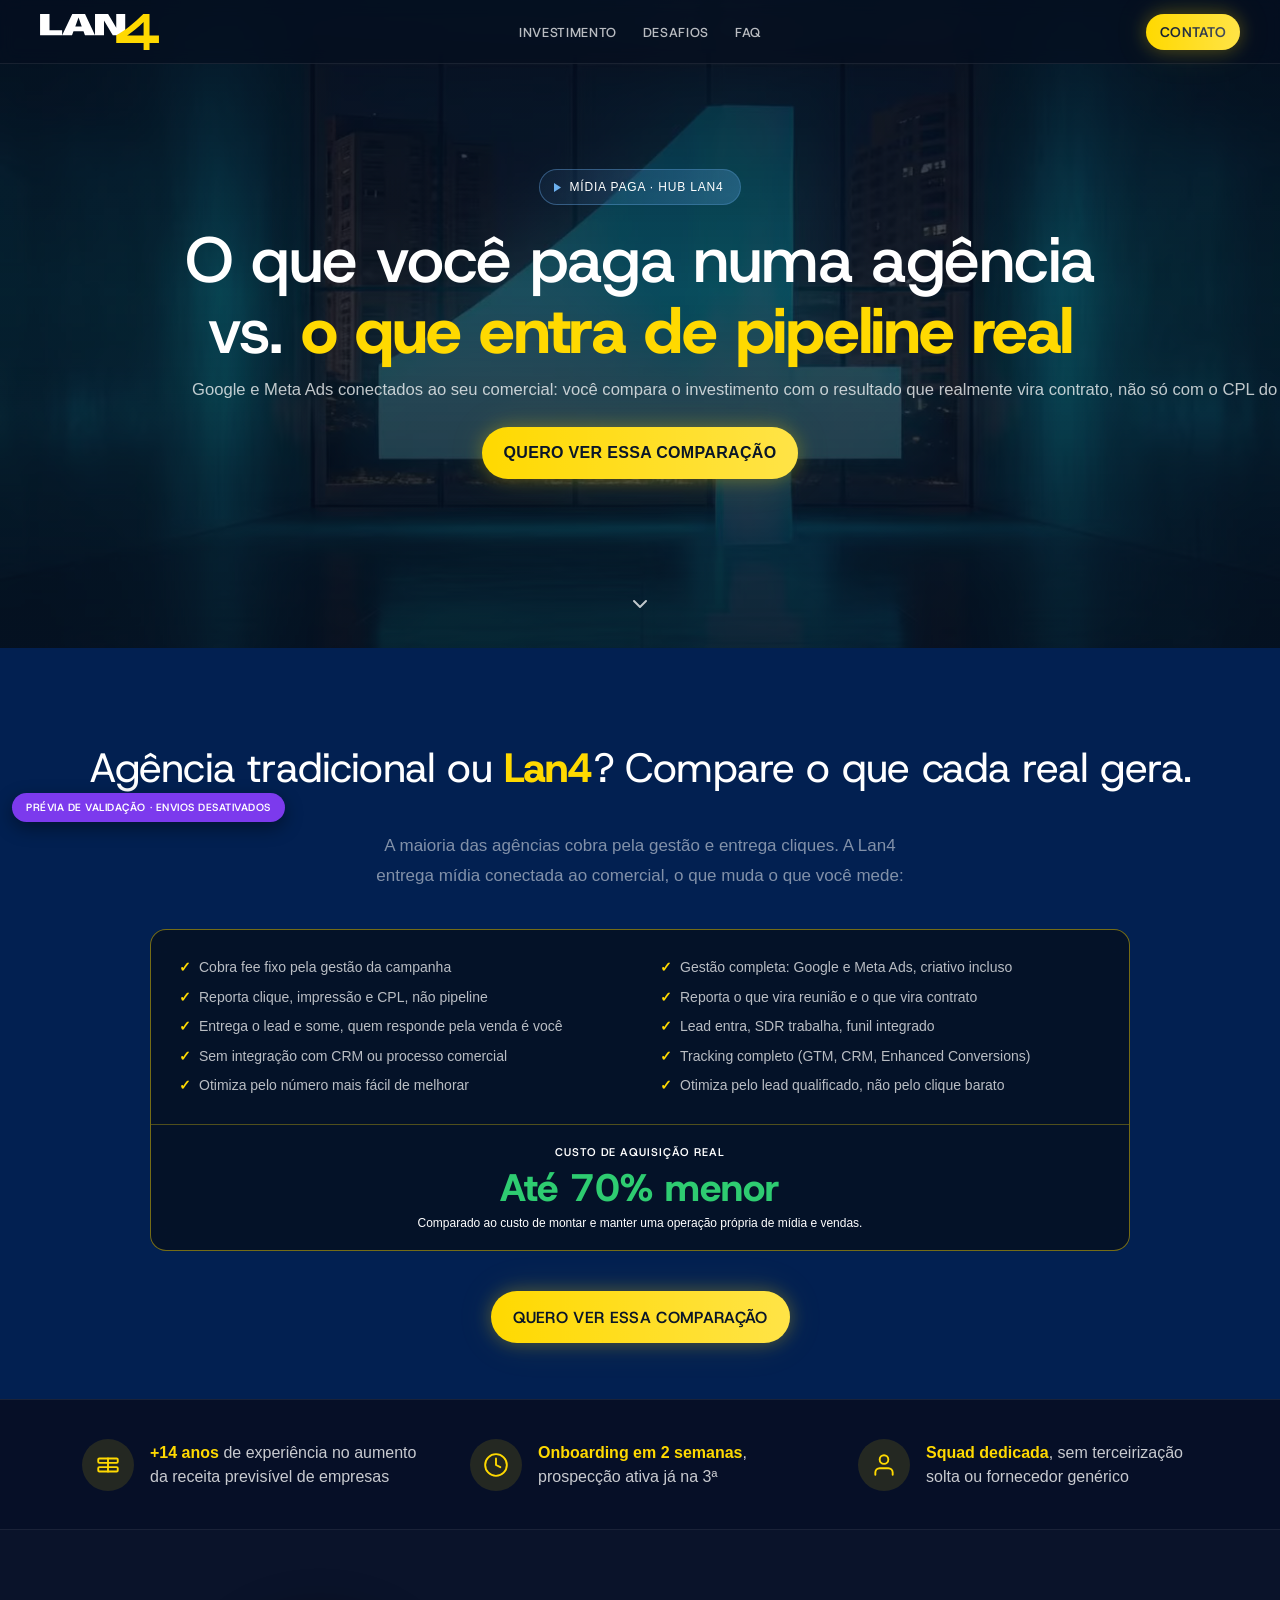
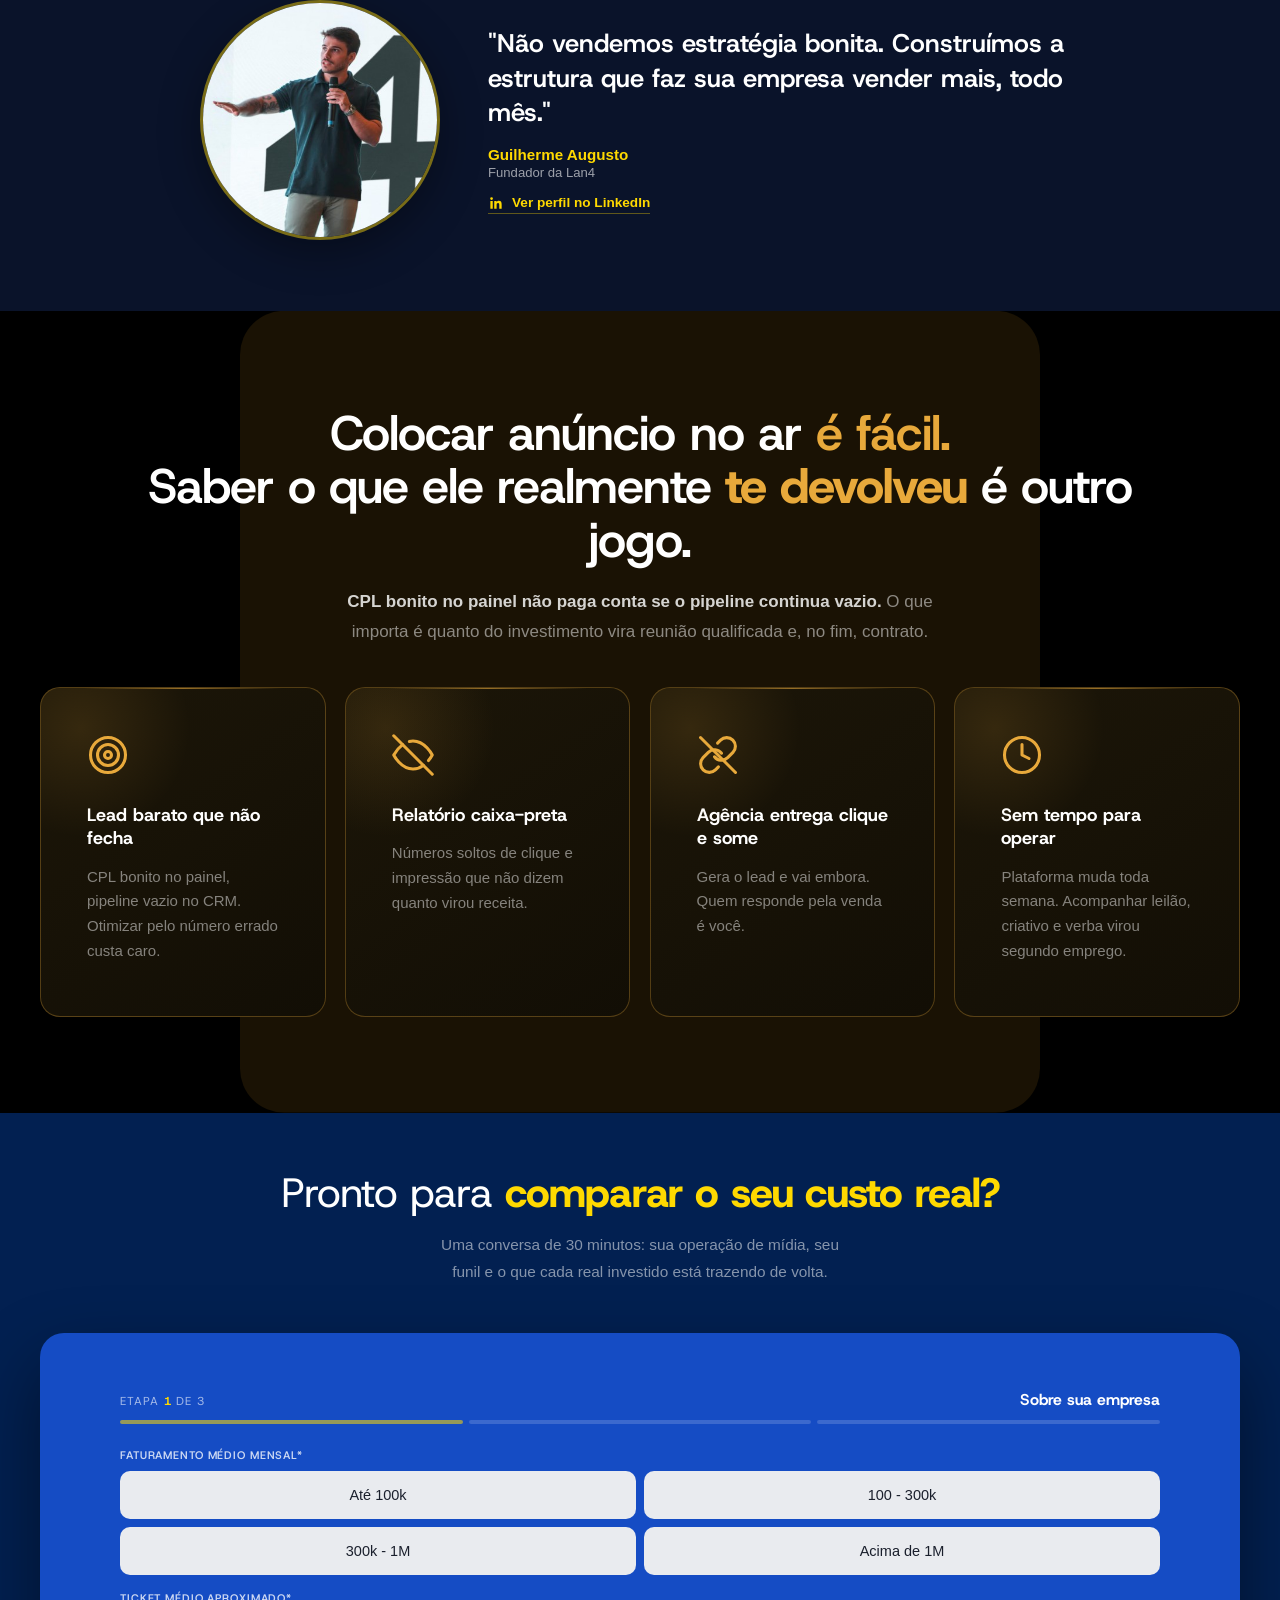
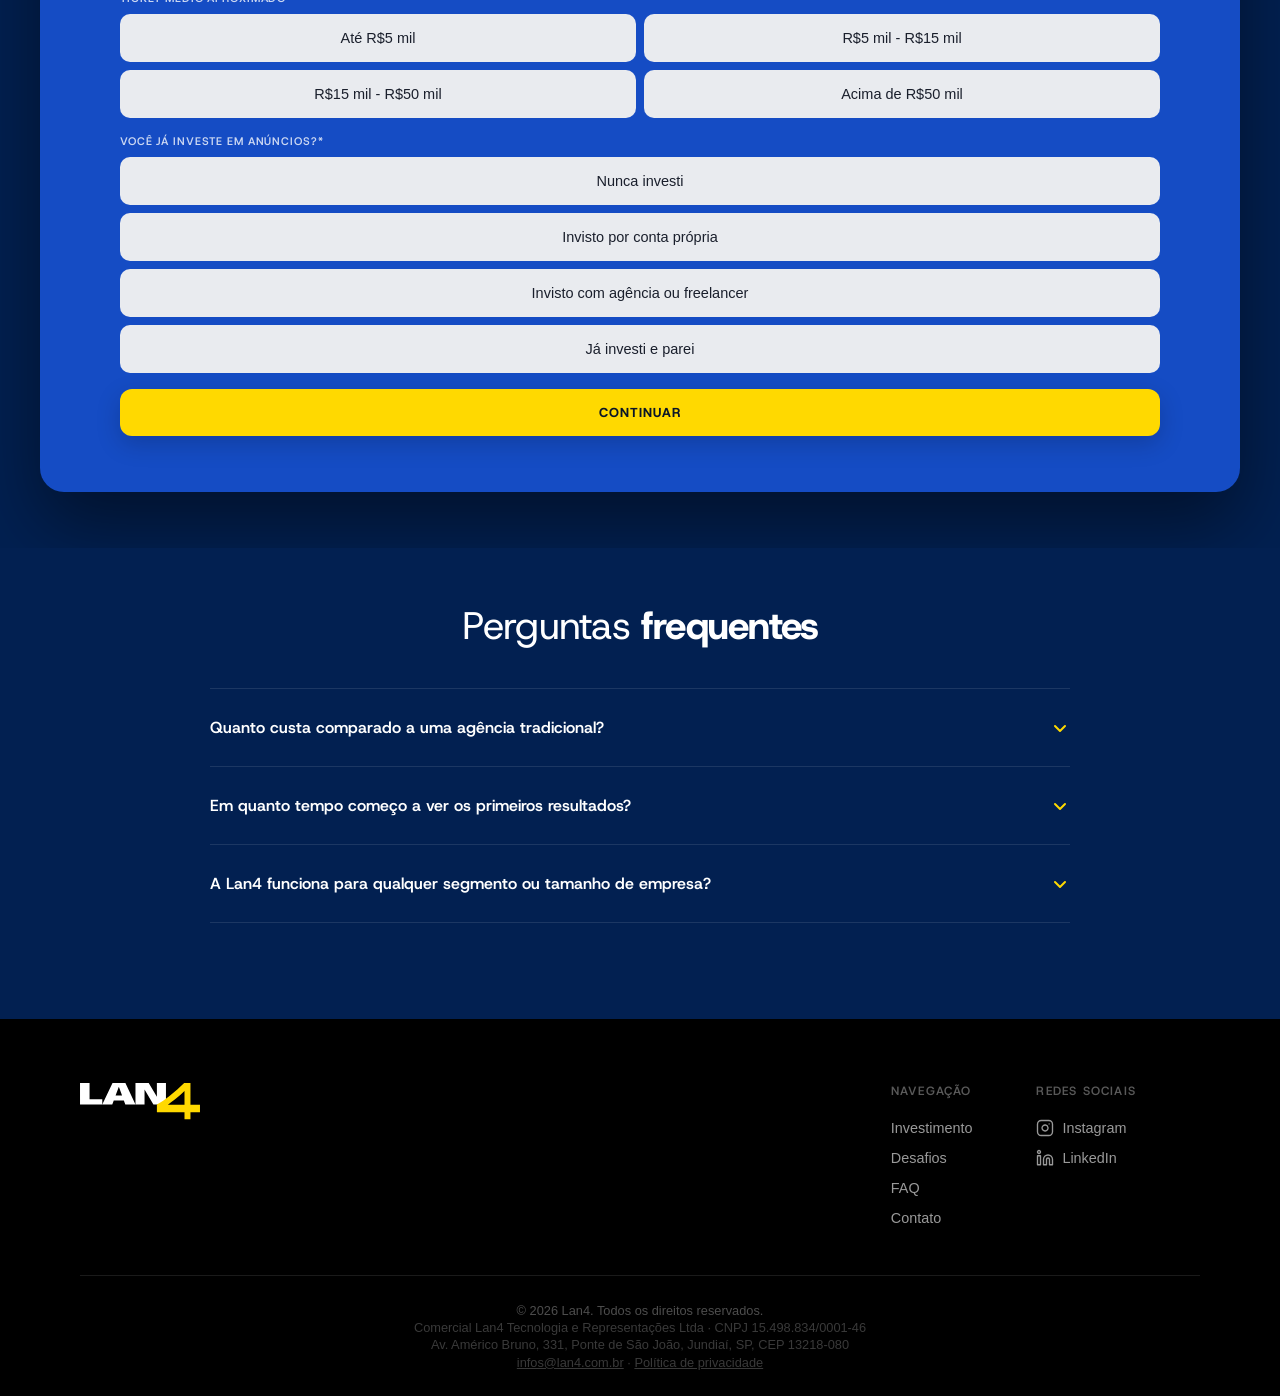
==== commit d3113921: "Desdobra credibilidade + fundador para a LP de midia paga Traz os blocos gerais (faixa de credibilid" ====
--- a/s/midia-paga/index.html
+++ b/s/midia-paga/index.html
@@ -315,6 +315,54 @@
     </section>
 
     <!-- ════════════════════════════════════════════════
+         CREDIBILIDADE — faixa com ícones + fatos verificáveis
+         (bloco geral, mesmo conteúdo da home — desdobrado 26/07)
+    ════════════════════════════════════════════════ -->
+    <section class="credibility-strip reveal" aria-label="Credibilidade">
+      <div class="container credibility-strip-inner">
+        <div class="credibility-item">
+          <span class="credibility-icon" aria-hidden="true">
+            <svg viewBox="0 0 24 24" fill="none" stroke="currentColor" stroke-width="1.75" stroke-linecap="round" stroke-linejoin="round"><rect x="3" y="6" width="18" height="4" rx="1"/><rect x="3" y="14" width="18" height="4" rx="1"/><path d="M12 6v12"/></svg>
+          </span>
+          <p><strong>+14 anos</strong> de experiência no aumento da receita previsível de empresas</p>
+        </div>
+        <div class="credibility-item">
+          <span class="credibility-icon" aria-hidden="true">
+            <svg viewBox="0 0 24 24" fill="none" stroke="currentColor" stroke-width="1.75" stroke-linecap="round" stroke-linejoin="round"><circle cx="12" cy="12" r="10"/><polyline points="12 6 12 12 16 14"/></svg>
+          </span>
+          <p><strong>Onboarding em 2 semanas</strong>, prospecção ativa já na 3ª</p>
+        </div>
+        <div class="credibility-item">
+          <span class="credibility-icon" aria-hidden="true">
+            <svg viewBox="0 0 24 24" fill="none" stroke="currentColor" stroke-width="1.75" stroke-linecap="round" stroke-linejoin="round"><path d="M20 21v-2a4 4 0 0 0-4-4H8a4 4 0 0 0-4 4v2"/><circle cx="12" cy="7" r="4"/></svg>
+          </span>
+          <p><strong>Squad dedicada</strong>, sem terceirização solta ou fornecedor genérico</p>
+        </div>
+      </div>
+    </section>
+
+    <!-- ════════════════════════════════════════════════
+         FUNDADOR — foto + frase de impacto
+         (bloco geral, mesmo conteúdo da home — desdobrado 26/07)
+    ════════════════════════════════════════════════ -->
+    <section class="founder-section reveal" aria-label="Fundador">
+      <div class="container founder-inner">
+        <div class="founder-media">
+          <img src="../../img/guilherme-augusto.jpg" alt="Guilherme Augusto, fundador da Lan4" width="480" height="480" loading="lazy">
+        </div>
+        <div class="founder-copy">
+          <p class="founder-quote">"Não vendemos estratégia bonita. Construímos a estrutura que faz sua empresa vender mais, todo mês."</p>
+          <p class="founder-name">Guilherme Augusto</p>
+          <p class="founder-role">Fundador da Lan4</p>
+          <a class="founder-linkedin" href="https://www.linkedin.com/in/guilherme-augusto-696935117/?skipRedirect=true" target="_blank" rel="noopener" data-cta="founder-linkedin" data-cta-location="founder">
+            <svg viewBox="0 0 24 24" fill="currentColor" aria-hidden="true"><path d="M20.45 20.45h-3.55v-5.57c0-1.33-.02-3.04-1.85-3.04-1.85 0-2.14 1.45-2.14 2.94v5.67H9.36V9h3.41v1.56h.05c.48-.9 1.64-1.85 3.38-1.85 3.6 0 4.27 2.37 4.27 5.46v6.28ZM5.34 7.43a2.06 2.06 0 1 1 0-4.12 2.06 2.06 0 0 1 0 4.12ZM7.12 20.45H3.56V9h3.56v11.45Z"/></svg>
+            <span>Ver perfil no LinkedIn</span>
+          </a>
+        </div>
+      </div>
+    </section>
+
+    <!-- ════════════════════════════════════════════════
          O QUE RESOLVEMOS — dores mais fortes (sem carrossel infinito)
     ════════════════════════════════════════════════ -->
     <section class="problems-section" id="o-que-resolvemos">
--- a/css/variant-b.css
+++ b/css/variant-b.css
@@ -18,10 +18,58 @@
   display: none !important;
 }
 
+/* Hero mais enxuto: o 100vh do original reservava espaço para o pin do
+   carrossel de serviços logo abaixo (efeito de scroll travado). Sem
+   carrossel nesta variante, tela cheia só empurra o comparativo de custo
+   para baixo da dobra sem necessidade — reduz para dar ritmo mais rápido
+   à página e levar o visitante ao 2º bloco (comparação de custo) antes. */
+.hero,
+.hero-top {
+  height: auto;
+  min-height: 78vh;
+}
+
+@media (min-height: 800px) {
+  .hero,
+  .hero-top {
+    min-height: 72vh;
+  }
+}
+
 /* Grid de dores — substitui o carrossel infinito por um grid estático
    de 3-4 cards, reduzindo o número de elementos em movimento na tela. */
 .problems-grid .prob-card {
   min-width: 0;
+}
+
+/* Paleta da seção de dores: o site original usa vermelho vibrante
+   (#f02020) aqui, mas isso destoa do azul-marinho/amarelo do resto
+   da página, especialmente ao lado dos blocos mais refinados desta
+   variante (credibilidade, fundador). Substituído por âmbar escuro,
+   mantendo o peso emocional de "alerta" sem quebrar a identidade. */
+.problems-section-bg {
+  background: #1a1204;
+}
+
+.prob-accent {
+  color: #E8A93B;
+}
+
+.prob-card {
+  background: linear-gradient(145deg, #1c1608 0%, #120e05 100%);
+  border-color: rgba(232, 169, 59, .3);
+}
+
+.prob-card::before {
+  background: linear-gradient(90deg, transparent, rgba(232, 169, 59, .6), transparent);
+}
+
+.prob-card::after {
+  background: radial-gradient(circle, rgba(232, 169, 59, .13) 0%, transparent 70%);
+}
+
+.prob-card-icon {
+  color: #E8A93B;
 }
 
 /* Bloco de comparação de custo: título mais respirado quando reaproveitado
@@ -39,3 +87,154 @@
   margin-left: auto;
   margin-right: auto;
 }
+
+/* Faixa de credibilidade: ícone + texto, cards discretos sem sombra
+   pesada, para não competir visualmente com o comparativo de custo
+   logo acima mas ainda ter presença visual própria. */
+.credibility-strip {
+  padding: 2.4rem 0;
+  border-top: 1px solid rgba(255, 255, 255, 0.08);
+  border-bottom: 1px solid rgba(255, 255, 255, 0.08);
+}
+
+.credibility-strip-inner {
+  display: flex;
+  flex-wrap: wrap;
+  justify-content: center;
+  gap: 1.8rem 3rem;
+}
+
+.credibility-item {
+  display: flex;
+  align-items: center;
+  gap: 1rem;
+  max-width: 340px;
+}
+
+.credibility-icon {
+  flex: none;
+  display: flex;
+  align-items: center;
+  justify-content: center;
+  width: 52px;
+  height: 52px;
+  border-radius: 999px;
+  background: rgba(255, 217, 0, 0.12);
+  color: #FFD900;
+}
+
+.credibility-icon svg {
+  width: 26px;
+  height: 26px;
+}
+
+.credibility-item p {
+  font-size: 1rem;
+  line-height: 1.45;
+  color: rgba(255, 255, 255, 0.78);
+  margin: 0;
+}
+
+.credibility-item strong {
+  color: #FFD900;
+  font-weight: 700;
+}
+
+/* Fundador — foto grande + frase de impacto. Layout de 2 colunas
+   (foto à esquerda, citação à direita), empilha no mobile. Foto em
+   destaque (rosto visível, tamanho generoso) para transmitir
+   autoridade: é a única "prova social" real disponível hoje. */
+.founder-section {
+  padding: 4.4rem 0;
+  background: rgba(255, 255, 255, 0.015);
+}
+
+.founder-inner {
+  display: flex;
+  align-items: center;
+  gap: 3rem;
+  max-width: 960px;
+}
+
+.founder-media {
+  flex: none;
+  width: 240px;
+  height: 240px;
+  border-radius: 50%;
+  overflow: hidden;
+  border: 3px solid rgba(255, 217, 0, 0.45);
+  box-shadow: 0 12px 40px rgba(0, 0, 0, 0.35);
+}
+
+.founder-media img {
+  width: 100%;
+  height: 100%;
+  object-fit: cover;
+  object-position: center 15%;
+  display: block;
+}
+
+.founder-quote {
+  font-family: 'Host Grotesk', sans-serif;
+  font-size: 1.6rem;
+  font-weight: 600;
+  line-height: 1.35;
+  color: #fff;
+  margin: 0 0 1rem;
+}
+
+.founder-linkedin {
+  display: inline-flex;
+  align-items: center;
+  gap: 0.5rem;
+  margin-top: 0.9rem;
+  font-size: 0.85rem;
+  font-weight: 700;
+  color: #FFD900;
+  text-decoration: none;
+  border-bottom: 1px solid rgba(255, 217, 0, 0.35);
+  padding-bottom: 2px;
+  transition: border-color .15s ease, opacity .15s ease;
+}
+
+.founder-linkedin:hover {
+  border-color: #FFD900;
+  opacity: 0.85;
+}
+
+.founder-linkedin svg {
+  width: 16px;
+  height: 16px;
+  flex: none;
+}
+
+.founder-name {
+  font-size: 0.95rem;
+  font-weight: 700;
+  color: #FFD900;
+  margin: 0;
+}
+
+.founder-role {
+  font-size: 0.82rem;
+  color: rgba(255, 255, 255, 0.6);
+  margin: 0.15rem 0 0;
+}
+
+@media (max-width: 640px) {
+  .founder-inner {
+    flex-direction: column;
+    text-align: center;
+    gap: 1.4rem;
+  }
+  .founder-media {
+    width: 180px;
+    height: 180px;
+  }
+  .founder-quote {
+    font-size: 1.2rem;
+  }
+  .founder-linkedin {
+    justify-content: center;
+  }
+}
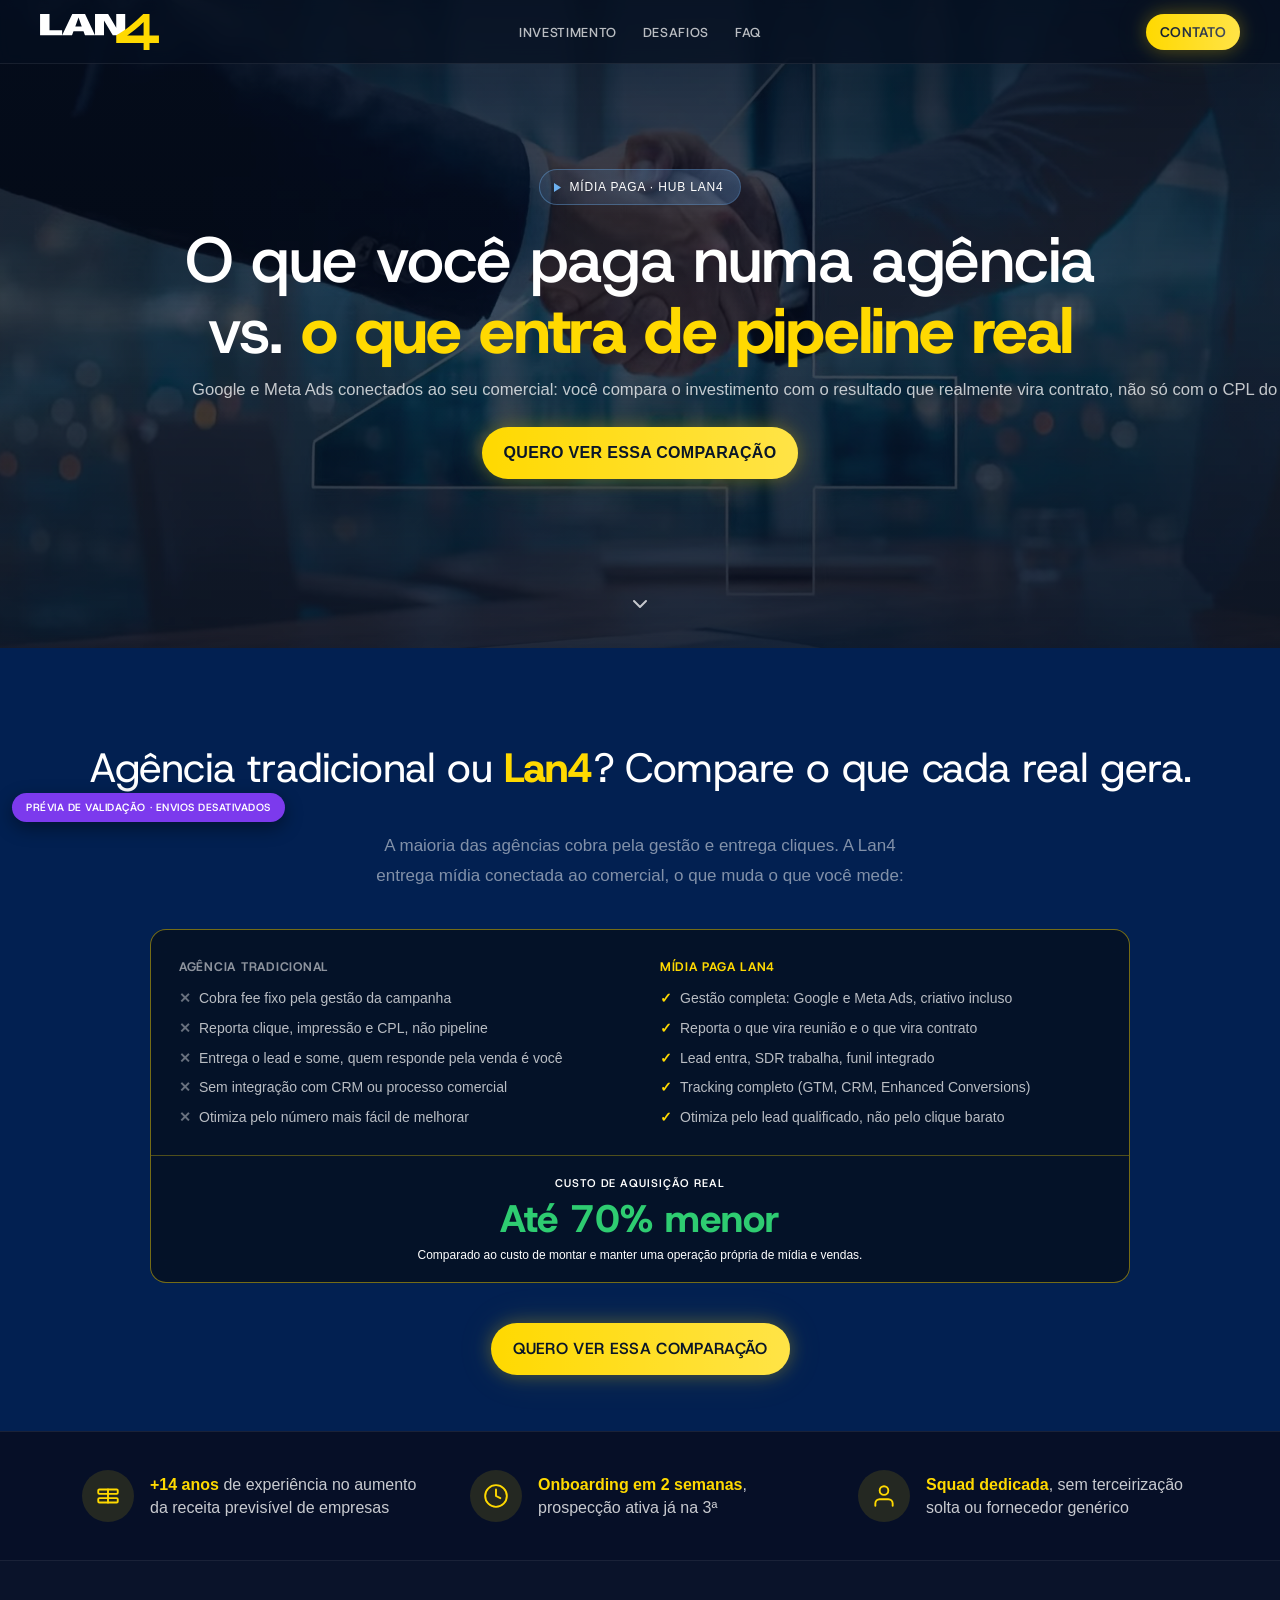
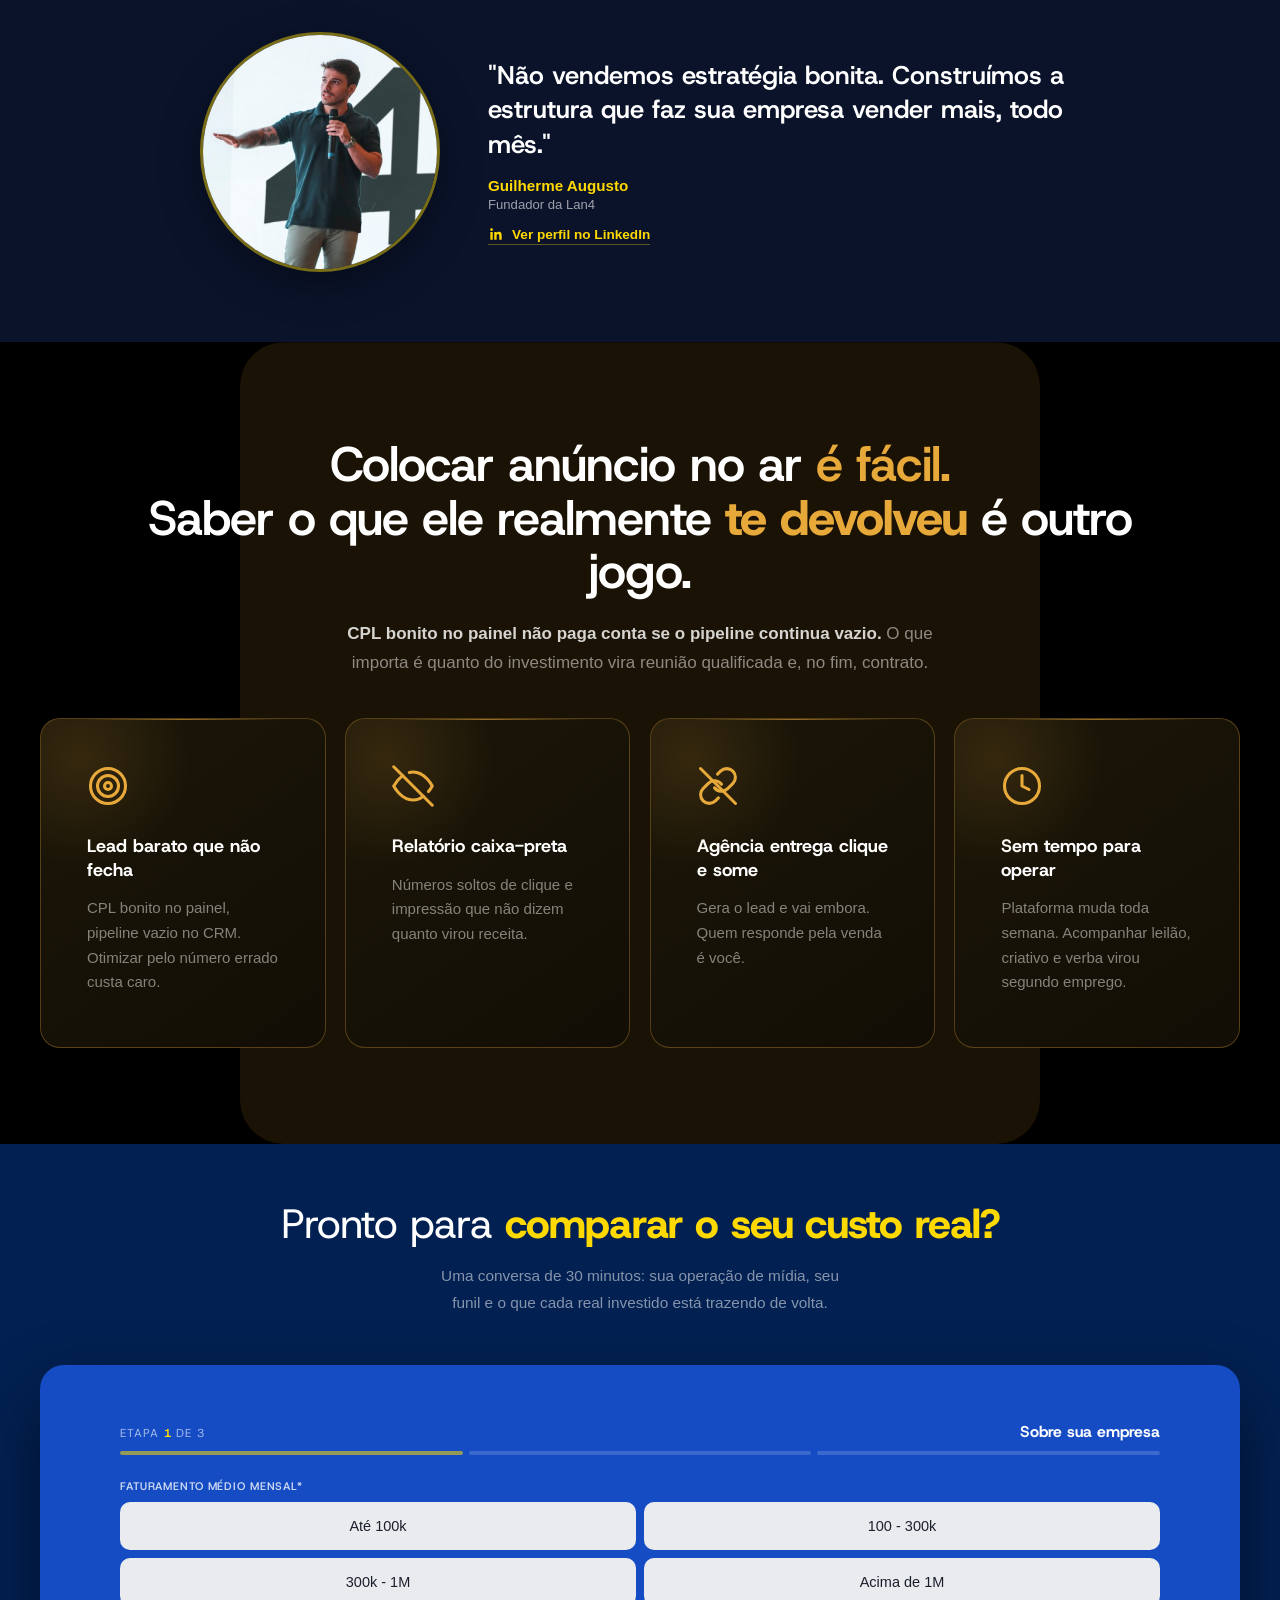
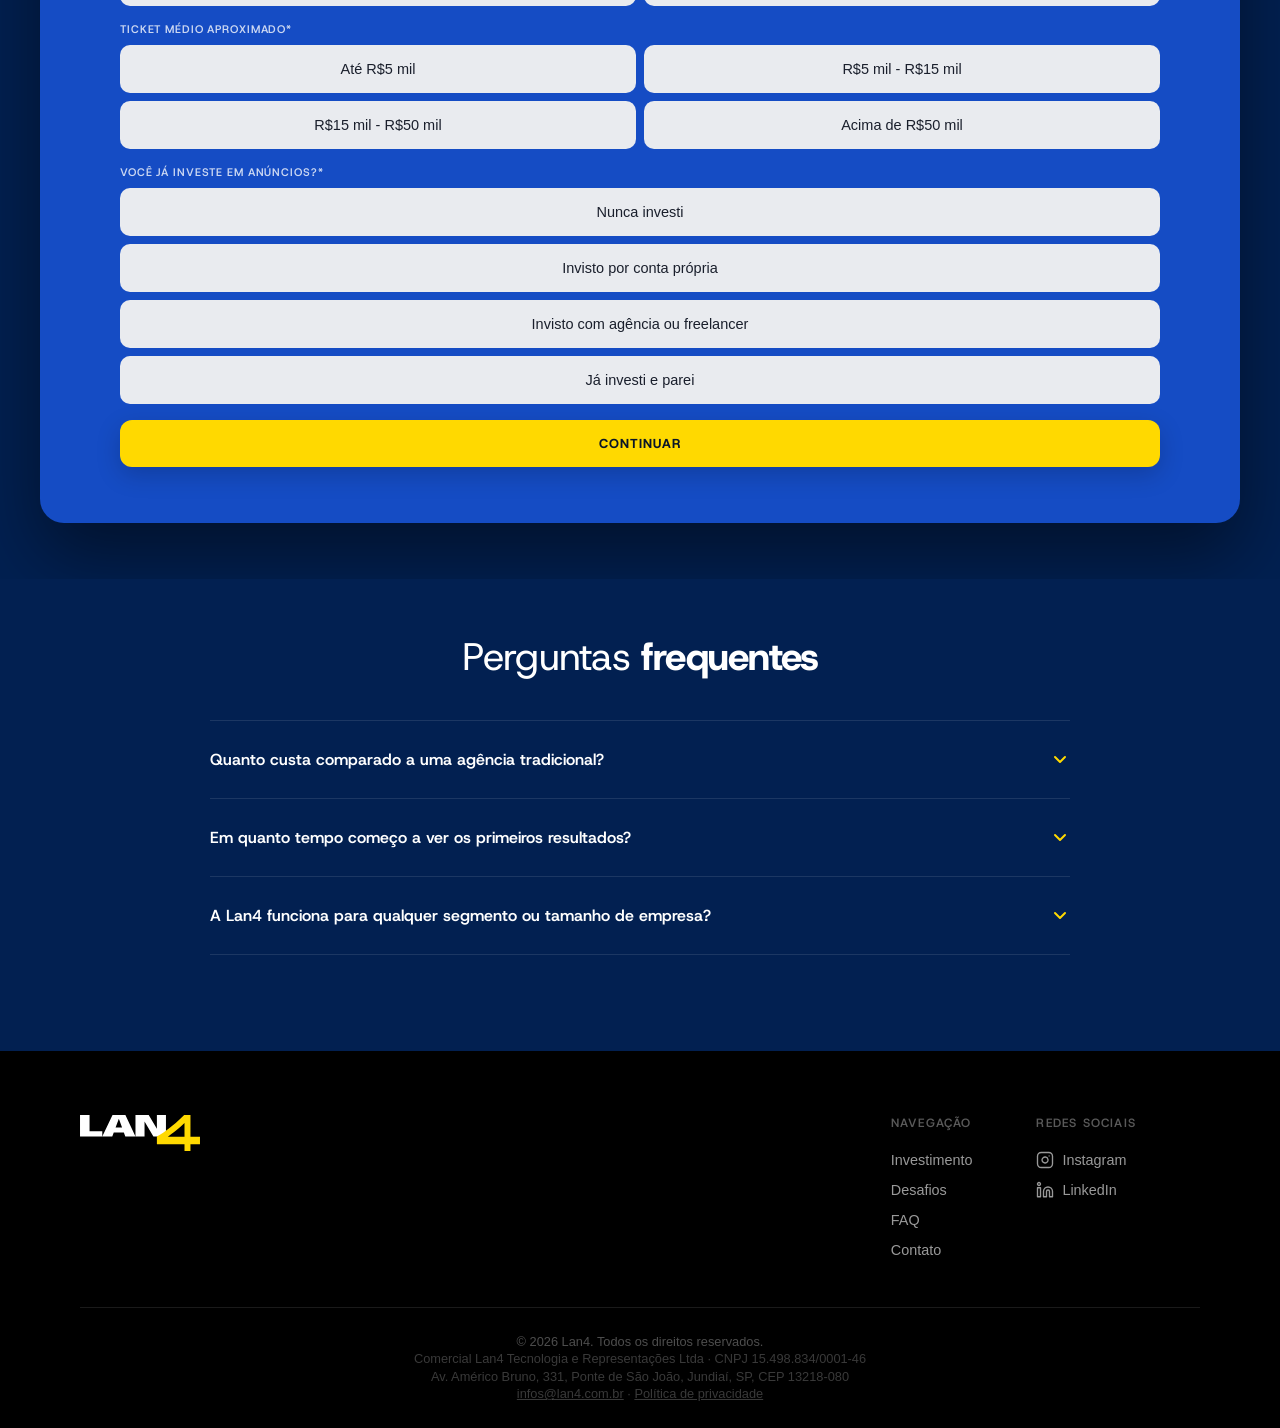
==== commit 8d4f2a7f: "Corrige comparativo ilegivel no mobile (home + LP midia paga) No mobile as duas listas do comparativ" ====
--- a/s/midia-paga/index.html
+++ b/s/midia-paga/index.html
@@ -280,20 +280,26 @@
           <div class="compare-card compare-card--engine">
             <div class="compare-card-body">
               <div class="compare-list-cols">
-                <ul class="compare-list compare-list--checks" aria-label="Agência tradicional">
-                  <li>Cobra fee fixo pela gestão da campanha</li>
-                  <li>Reporta clique, impressão e CPL, não pipeline</li>
-                  <li>Entrega o lead e some, quem responde pela venda é você</li>
-                  <li>Sem integração com CRM ou processo comercial</li>
-                  <li>Otimiza pelo número mais fácil de melhorar</li>
-                </ul>
-                <ul class="compare-list compare-list--checks" aria-label="Mídia Paga Lan4">
-                  <li>Gestão completa: Google e Meta Ads, criativo incluso</li>
-                  <li>Reporta o que vira reunião e o que vira contrato</li>
-                  <li>Lead entra, SDR trabalha, funil integrado</li>
-                  <li>Tracking completo (GTM, CRM, Enhanced Conversions)</li>
-                  <li>Otimiza pelo lead qualificado, não pelo clique barato</li>
-                </ul>
+                <div class="compare-list-group compare-list-group--cross">
+                  <p class="compare-list-heading">Agência tradicional</p>
+                  <ul class="compare-list compare-list--cross">
+                    <li>Cobra fee fixo pela gestão da campanha</li>
+                    <li>Reporta clique, impressão e CPL, não pipeline</li>
+                    <li>Entrega o lead e some, quem responde pela venda é você</li>
+                    <li>Sem integração com CRM ou processo comercial</li>
+                    <li>Otimiza pelo número mais fácil de melhorar</li>
+                  </ul>
+                </div>
+                <div class="compare-list-group compare-list-group--check">
+                  <p class="compare-list-heading compare-list-heading--lan4">Mídia Paga Lan4</p>
+                  <ul class="compare-list compare-list--checks">
+                    <li>Gestão completa: Google e Meta Ads, criativo incluso</li>
+                    <li>Reporta o que vira reunião e o que vira contrato</li>
+                    <li>Lead entra, SDR trabalha, funil integrado</li>
+                    <li>Tracking completo (GTM, CRM, Enhanced Conversions)</li>
+                    <li>Otimiza pelo lead qualificado, não pelo clique barato</li>
+                  </ul>
+                </div>
               </div>
             </div>
             <div class="compare-card-footer compare-card-footer--engine">
--- a/css/variant-b.css
+++ b/css/variant-b.css
@@ -79,6 +79,41 @@
   color: var(--lan4-yellow, #FFD900);
 }
 
+/* Comparativo: título por grupo + ícone de "x" no grupo negativo.
+   No desktop as duas colunas lado a lado já deixam claro qual é qual
+   pelo alinhamento espacial; no mobile (grid vira 1 coluna) as duas
+   listas empilhavam sem nenhuma diferenciação visual e pareciam um
+   único bloco de 10 itens — o heading + ícone de x resolvem isso em
+   qualquer largura de tela. */
+.compare-list-heading {
+  font-family: 'Host Grotesk', sans-serif;
+  font-size: .78rem;
+  font-weight: 700;
+  letter-spacing: .06em;
+  text-transform: uppercase;
+  color: rgba(255, 255, 255, .55);
+  margin: 0 0 .9rem;
+}
+
+.compare-list-heading--lan4 {
+  color: #FFD900;
+}
+
+.compare-list--cross li::before {
+  content: '✕';
+  color: rgba(255, 255, 255, .4);
+  font-weight: 700;
+  flex-shrink: 0;
+}
+
+@media (max-width: 47.9375rem) {
+  .compare-list-group--cross {
+    padding-bottom: 1.4rem;
+    margin-bottom: 1.4rem;
+    border-bottom: 1px solid rgba(255, 255, 255, .1);
+  }
+}
+
 /* Formulário da home Versão B some do fluxo de "comparativo" pro fluxo de
    "contato": título um pouco mais compacto para não competir com o hero. */
 .mandala-form-section .contato-title,
